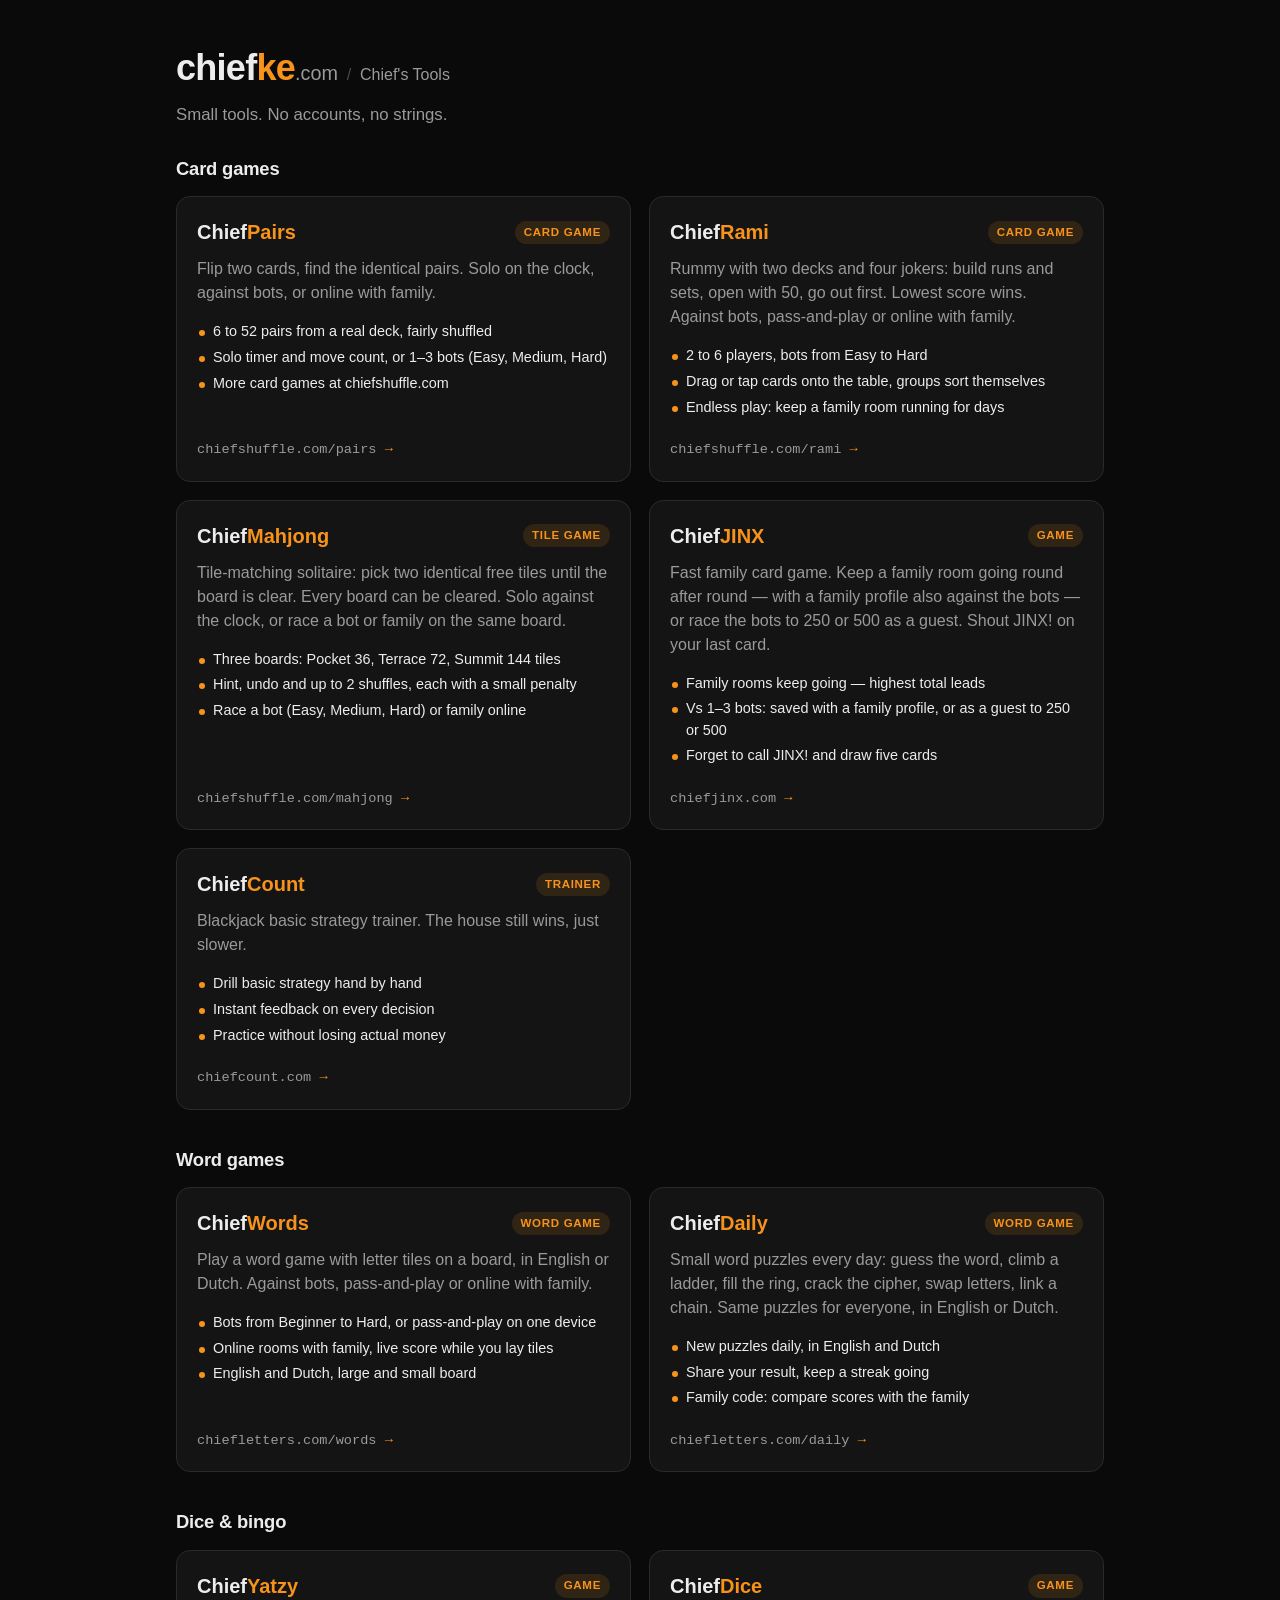
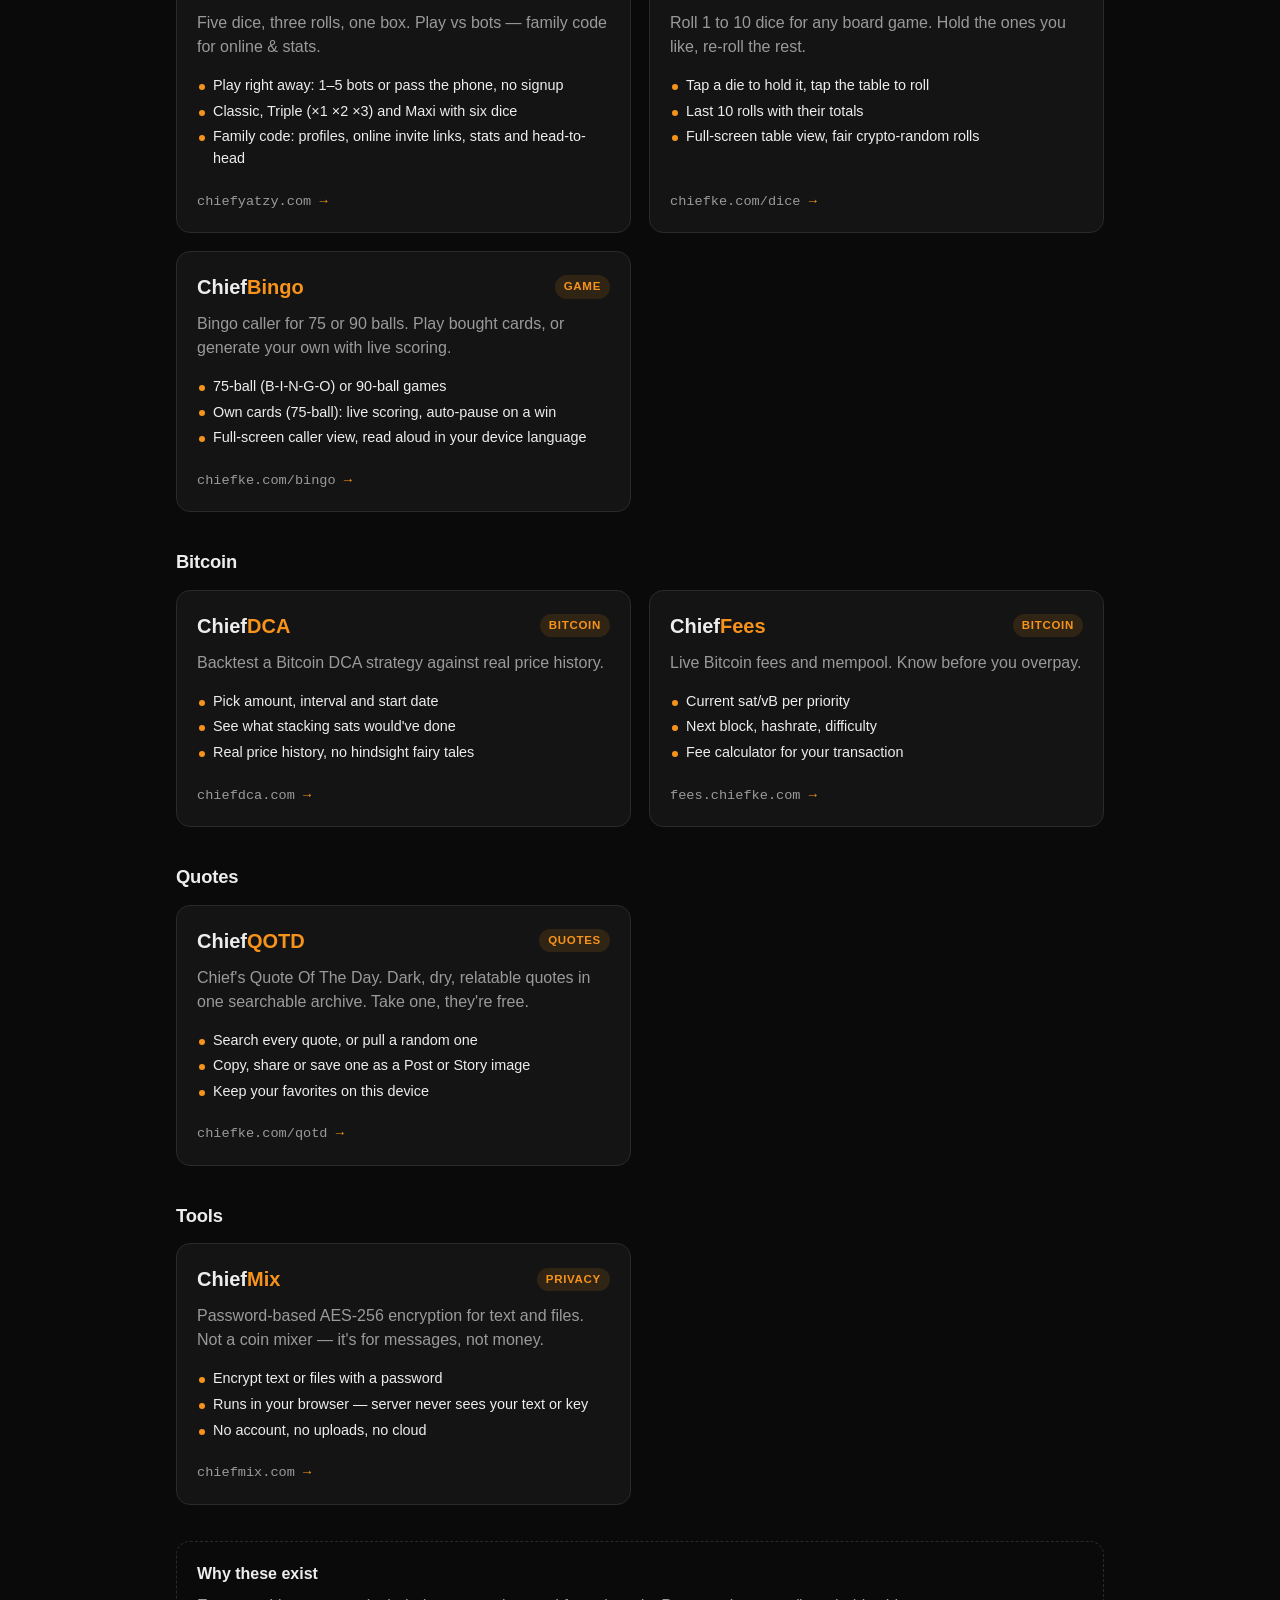
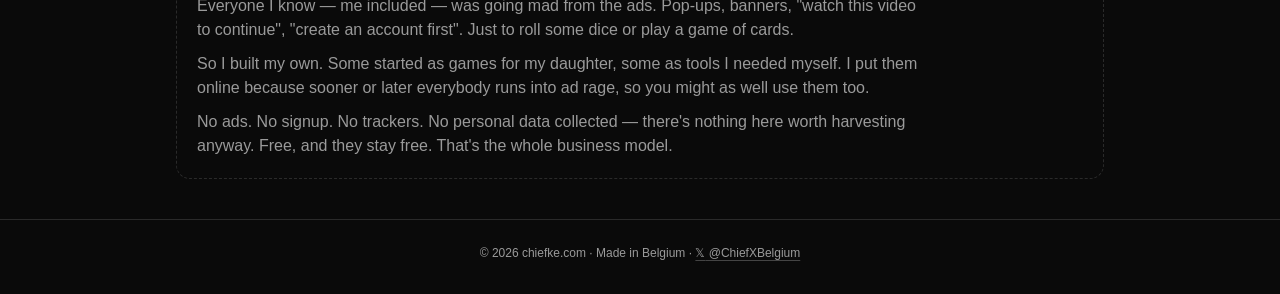
==== index.html @ ca7c3202 "daily r3: categories on all puzzles, one-screen keyboard layout, swap + chain, auto-curation (review" ====
<!DOCTYPE html>
<html lang="en">
<head>
<meta charset="UTF-8">
<meta name="viewport" content="width=device-width, initial-scale=1.0">
<title>chiefke — Chief's Tools</title>
<!-- META:START -->
<meta name="description" content="Small tools, no accounts, no strings: free card games, dice games, word puzzles and Bitcoin tools by @ChiefXBelgium.">
<meta property="og:description" content="Small tools, no accounts, no strings: free card games, dice games, word puzzles and Bitcoin tools by @ChiefXBelgium.">
<meta name="twitter:description" content="Small tools, no accounts, no strings: free card games, dice games, word puzzles and Bitcoin tools by @ChiefXBelgium.">
<!-- META:END -->
<link rel="canonical" href="https://chiefke.com/">
<meta property="og:type" content="website">
<meta property="og:url" content="https://chiefke.com/">
<meta property="og:title" content="chiefke — Chief's Tools">
<meta property="og:image" content="https://chiefke.com/assets/og/chiefke.png">
<meta property="og:image:width" content="1200">
<meta property="og:image:height" content="630">
<meta name="twitter:card" content="summary_large_image">
<meta name="twitter:image" content="https://chiefke.com/assets/og/chiefke.png">
<meta name="twitter:site" content="@ChiefXBelgium">
<meta name="theme-color" content="#0a0a0a">
<meta name="color-scheme" content="dark">
<link rel="icon" href="favicon.ico" sizes="16x16 32x32 48x48">
<link rel="icon" href="favicon.svg" type="image/svg+xml">
<link rel="icon" type="image/png" sizes="32x32" href="favicon-32.png">
<link rel="icon" type="image/png" sizes="192x192" href="icon-192.png">
<link rel="apple-touch-icon" href="apple-touch-icon.png">
<!-- JSONLD:START -->
<script type="application/ld+json">
{
  "@context": "https://schema.org",
  "@type": "ItemList",
  "name": "Chief's Tools",
  "url": "https://chiefke.com/",
  "itemListElement": [
    {
      "@type": "ListItem",
      "position": 1,
      "item": {
        "@type": "SoftwareApplication",
        "name": "ChiefPairs",
        "url": "https://www.chiefshuffle.com/pairs/",
        "description": "Flip two cards, find the identical pairs. Solo on the clock, against bots, or online with family.",
        "applicationCategory": "GameApplication",
        "operatingSystem": "Web",
        "offers": {
          "@type": "Offer",
          "price": "0",
          "priceCurrency": "EUR"
        }
      }
    },
    {
      "@type": "ListItem",
      "position": 2,
      "item": {
        "@type": "SoftwareApplication",
        "name": "ChiefRami",
        "url": "https://www.chiefshuffle.com/rami/",
        "description": "Rummy with two decks and four jokers: build runs and sets, open with 50, go out first. Lowest score wins. Against bots, pass-and-play or online with family.",
        "applicationCategory": "GameApplication",
        "operatingSystem": "Web",
        "offers": {
          "@type": "Offer",
          "price": "0",
          "priceCurrency": "EUR"
        }
      }
    },
    {
      "@type": "ListItem",
      "position": 3,
      "item": {
        "@type": "SoftwareApplication",
        "name": "ChiefMahjong",
        "url": "https://www.chiefshuffle.com/mahjong/",
        "description": "Tile-matching solitaire: pick two identical free tiles until the board is clear. Every board can be cleared. Solo against the clock, or race a bot or family on the same board.",
        "applicationCategory": "GameApplication",
        "operatingSystem": "Web",
        "offers": {
          "@type": "Offer",
          "price": "0",
          "priceCurrency": "EUR"
        }
      }
    },
    {
      "@type": "ListItem",
      "position": 4,
      "item": {
        "@type": "SoftwareApplication",
        "name": "ChiefJINX",
        "url": "https://www.chiefjinx.com",
        "description": "Fast family card game. Keep a family room going round after round — with a family profile also against the bots — or race the bots to 250 or 500 as a guest. Shout JINX! on your last card.",
        "applicationCategory": "GameApplication",
        "operatingSystem": "Web",
        "offers": {
          "@type": "Offer",
          "price": "0",
          "priceCurrency": "EUR"
        }
      }
    },
    {
      "@type": "ListItem",
      "position": 5,
      "item": {
        "@type": "SoftwareApplication",
        "name": "ChiefCount",
        "url": "https://chiefcount.com",
        "description": "Blackjack basic strategy trainer. The house still wins, just slower.",
        "applicationCategory": "GameApplication",
        "operatingSystem": "Web",
        "offers": {
          "@type": "Offer",
          "price": "0",
          "priceCurrency": "EUR"
        }
      }
    },
    {
      "@type": "ListItem",
      "position": 6,
      "item": {
        "@type": "SoftwareApplication",
        "name": "ChiefWords",
        "url": "https://www.chiefletters.com/words/",
        "description": "Play a word game with letter tiles on a board, in English or Dutch. Against bots, pass-and-play or online with family.",
        "applicationCategory": "GameApplication",
        "operatingSystem": "Web",
        "offers": {
          "@type": "Offer",
          "price": "0",
          "priceCurrency": "EUR"
        }
      }
    },
    {
      "@type": "ListItem",
      "position": 7,
      "item": {
        "@type": "SoftwareApplication",
        "name": "ChiefDaily",
        "url": "https://www.chiefletters.com/daily/",
        "description": "Small word puzzles every day: guess the word, climb a ladder, fill the ring, crack the cipher, swap letters, link a chain. Same puzzles for everyone, in English or Dutch.",
        "applicationCategory": "GameApplication",
        "operatingSystem": "Web",
        "offers": {
          "@type": "Offer",
          "price": "0",
          "priceCurrency": "EUR"
        }
      }
    },
    {
      "@type": "ListItem",
      "position": 8,
      "item": {
        "@type": "SoftwareApplication",
        "name": "ChiefYatzy",
        "url": "https://www.chiefyatzy.com",
        "description": "Five dice, three rolls, one box. Play vs bots — family code for online & stats.",
        "applicationCategory": "GameApplication",
        "operatingSystem": "Web",
        "offers": {
          "@type": "Offer",
          "price": "0",
          "priceCurrency": "EUR"
        }
      }
    },
    {
      "@type": "ListItem",
      "position": 9,
      "item": {
        "@type": "SoftwareApplication",
        "name": "ChiefDice",
        "url": "https://chiefke.com/dice/",
        "description": "Roll 1 to 10 dice for any board game. Hold the ones you like, re-roll the rest.",
        "applicationCategory": "GameApplication",
        "operatingSystem": "Web",
        "offers": {
          "@type": "Offer",
          "price": "0",
          "priceCurrency": "EUR"
        }
      }
    },
    {
      "@type": "ListItem",
      "position": 10,
      "item": {
        "@type": "SoftwareApplication",
        "name": "ChiefBingo",
        "url": "https://chiefke.com/bingo/",
        "description": "Bingo caller for 75 or 90 balls. Play bought cards, or generate your own with live scoring.",
        "applicationCategory": "GameApplication",
        "operatingSystem": "Web",
        "offers": {
          "@type": "Offer",
          "price": "0",
          "priceCurrency": "EUR"
        }
      }
    },
    {
      "@type": "ListItem",
      "position": 11,
      "item": {
        "@type": "SoftwareApplication",
        "name": "ChiefDCA",
        "url": "https://chiefdca.com",
        "description": "Backtest a Bitcoin DCA strategy against real price history.",
        "applicationCategory": "FinanceApplication",
        "operatingSystem": "Web",
        "offers": {
          "@type": "Offer",
          "price": "0",
          "priceCurrency": "EUR"
        }
      }
    },
    {
      "@type": "ListItem",
      "position": 12,
      "item": {
        "@type": "SoftwareApplication",
        "name": "ChiefFees",
        "url": "https://fees.chiefke.com",
        "description": "Live Bitcoin fees and mempool. Know before you overpay.",
        "applicationCategory": "FinanceApplication",
        "operatingSystem": "Web",
        "offers": {
          "@type": "Offer",
          "price": "0",
          "priceCurrency": "EUR"
        }
      }
    },
    {
      "@type": "ListItem",
      "position": 13,
      "item": {
        "@type": "SoftwareApplication",
        "name": "ChiefQOTD",
        "url": "https://chiefke.com/qotd/",
        "description": "Chief's Quote Of The Day. Dark, dry, relatable quotes in one searchable archive. Take one, they're free.",
        "applicationCategory": "EntertainmentApplication",
        "operatingSystem": "Web",
        "offers": {
          "@type": "Offer",
          "price": "0",
          "priceCurrency": "EUR"
        }
      }
    },
    {
      "@type": "ListItem",
      "position": 14,
      "item": {
        "@type": "SoftwareApplication",
        "name": "ChiefMix",
        "url": "https://chiefmix.com",
        "description": "Password-based AES-256 encryption for text and files. Not a coin mixer — it's for messages, not money.",
        "applicationCategory": "SecurityApplication",
        "operatingSystem": "Web",
        "offers": {
          "@type": "Offer",
          "price": "0",
          "priceCurrency": "EUR"
        }
      }
    }
  ]
}
</script>
<!-- JSONLD:END -->
<link rel="stylesheet" href="assets/brand/chief-tokens.css">
<link rel="stylesheet" href="assets/brand/chief-footer.css">
<style>
  /* aliassen naar de huisstijl-tokens (assets/brand/chief-tokens.css, via chief-brand-sync — niet met de hand bewerken) */
  :root {
    --bg: var(--chief-bg);
    --surface: var(--chief-surface);
    --surface-2: var(--chief-surface-2);
    --border: var(--chief-border);
    --text: var(--chief-text);
    --muted: var(--chief-muted);
    --accent: var(--chief-accent);
    --accent-dim: var(--chief-accent-dim);
    --radius: var(--chief-radius);
  }
  *, *::before, *::after { box-sizing: border-box; }
  html { -webkit-text-size-adjust: 100%; }
  body {
    margin: 0;
    background: var(--bg);
    color: var(--text);
    font: 16px/1.5 var(--chief-font-body);
    min-height: 100vh;
    display: flex;
    flex-direction: column;
  }
  a { color: inherit; }
  .wrap { width: 100%; max-width: 960px; margin: 0 auto; padding-left: 16px; padding-right: 16px; }

  header { padding: 48px 0 28px; }
  .brand { display: flex; flex-wrap: wrap; align-items: baseline; column-gap: .55rem; row-gap: 2px; }
  h1 { margin: 0; font-size: 1.75rem; font-weight: 700; letter-spacing: -0.02em; line-height: 1.1; }
  h1 .ke { color: var(--accent); }
  h1 .tld { color: var(--muted); font-size: .55em; font-weight: 500; letter-spacing: 0; }
  .subtitle { margin: 0; display: inline-flex; align-items: baseline; gap: .55rem; font-size: 1rem; font-weight: 400; color: var(--muted); }
  .subtitle::before { content: "/"; color: #4a4a4a; }
  @media (min-width: 640px) { h1 { font-size: 2.25rem; } }
  @media (max-width: 419px) { .subtitle { flex-basis: 100%; } .subtitle::before { display: none; } }
  .tagline { margin: 14px 0 0; color: var(--muted); font-size: 1.05rem; max-width: 42rem; }

  main { flex: 1; padding-bottom: 40px; }
  .apps-section + .apps-section { margin-top: 36px; }
  .section-title { margin: 0 0 14px; font-size: 1.15rem; font-weight: 700; letter-spacing: -0.01em; color: var(--text); }
  .grid { display: grid; grid-template-columns: 1fr; gap: 14px; list-style: none; margin: 0; padding: 0; }
  @media (min-width: 640px) { .grid { grid-template-columns: repeat(2, 1fr); gap: 18px; } }

  .card {
    display: flex; flex-direction: column; height: 100%;
    padding: 20px;
    background: var(--surface);
    border: 1px solid var(--border);
    border-radius: var(--radius);
    text-decoration: none;
    transition: border-color .15s ease, background .15s ease, transform .15s ease;
  }
  .card:hover, .card:focus-visible { border-color: var(--accent); background: var(--surface-2); transform: translateY(-2px); }
  .card:focus-visible { outline: 2px solid var(--accent); outline-offset: 2px; }
  .card-top { display: flex; align-items: center; justify-content: space-between; gap: 10px; }
  .card h3 { margin: 0; font-size: 1.25rem; }
  .name-accent { color: var(--chief-accent); }
  .tag {
    flex: none;
    font-size: .72rem; font-weight: 600; letter-spacing: .06em; text-transform: uppercase;
    color: var(--accent); background: var(--accent-dim);
    padding: 3px 9px; border-radius: 999px;
  }
  .card p { margin: 10px 0 12px; color: var(--muted); }
  .points { list-style: none; margin: 0 0 18px; padding: 0; font-size: .9rem; color: var(--text); }
  .points li { position: relative; padding-left: 16px; margin: 4px 0; }
  .points li::before { content: ""; position: absolute; left: 2px; top: .62em; width: 6px; height: 6px; border-radius: 50%; background: var(--accent); }
  .host { margin-top: auto; font-size: .85rem; color: var(--muted); font-family: ui-monospace, SFMono-Regular, Menlo, monospace; word-break: break-all; }
  .host::after { content: " →"; color: var(--accent); }

  .why { margin-top: 36px; padding: 20px; border: 1px dashed var(--border); border-radius: var(--radius); color: var(--muted); }
  .why h2 { margin: 0 0 8px; font-size: 1rem; color: var(--text); }
  .why p { margin: 0; max-width: 46em; }
  .why p + p { margin-top: 10px; }

  @media (prefers-reduced-motion: reduce) { .card { transition: none; } .card:hover { transform: none; } }
</style>
</head>
<body>

<header class="wrap">
  <div class="brand">
    <h1>chief<span class="ke">ke</span><span class="tld">.com</span></h1>
    <p class="subtitle">Chief's Tools</p>
  </div>
  <p class="tagline">Small tools. No accounts, no strings.</p>
</header>

<main class="wrap">
  <div id="apps">
    <!-- APPS:START -->
    <section class="apps-section" id="cards" aria-labelledby="cards-title">
      <h2 class="section-title" id="cards-title">Card games</h2>
      <ul class="grid">
        <li>
          <a class="card" href="https://www.chiefshuffle.com/pairs/" rel="noopener">
            <div class="card-top"><h3>Chief<span class="name-accent">Pairs</span></h3><span class="tag">Card game</span></div>
            <p>Flip two cards, find the identical pairs. Solo on the clock, against bots, or online with family.</p>
            <ul class="points"><li>6 to 52 pairs from a real deck, fairly shuffled</li><li>Solo timer and move count, or 1–3 bots (Easy, Medium, Hard)</li><li>More card games at chiefshuffle.com</li></ul>
            <span class="host">chiefshuffle.com/pairs</span>
          </a>
        </li>
        <li>
          <a class="card" href="https://www.chiefshuffle.com/rami/" rel="noopener">
            <div class="card-top"><h3>Chief<span class="name-accent">Rami</span></h3><span class="tag">Card game</span></div>
            <p>Rummy with two decks and four jokers: build runs and sets, open with 50, go out first. Lowest score wins. Against bots, pass-and-play or online with family.</p>
            <ul class="points"><li>2 to 6 players, bots from Easy to Hard</li><li>Drag or tap cards onto the table, groups sort themselves</li><li>Endless play: keep a family room running for days</li></ul>
            <span class="host">chiefshuffle.com/rami</span>
          </a>
        </li>
        <li>
          <a class="card" href="https://www.chiefshuffle.com/mahjong/" rel="noopener">
            <div class="card-top"><h3>Chief<span class="name-accent">Mahjong</span></h3><span class="tag">Tile game</span></div>
            <p>Tile-matching solitaire: pick two identical free tiles until the board is clear. Every board can be cleared. Solo against the clock, or race a bot or family on the same board.</p>
            <ul class="points"><li>Three boards: Pocket 36, Terrace 72, Summit 144 tiles</li><li>Hint, undo and up to 2 shuffles, each with a small penalty</li><li>Race a bot (Easy, Medium, Hard) or family online</li></ul>
            <span class="host">chiefshuffle.com/mahjong</span>
          </a>
        </li>
        <li>
          <a class="card" href="https://www.chiefjinx.com" rel="noopener">
            <div class="card-top"><h3>Chief<span class="name-accent">JINX</span></h3><span class="tag">Game</span></div>
            <p>Fast family card game. Keep a family room going round after round — with a family profile also against the bots — or race the bots to 250 or 500 as a guest. Shout JINX! on your last card.</p>
            <ul class="points"><li>Family rooms keep going — highest total leads</li><li>Vs 1–3 bots: saved with a family profile, or as a guest to 250 or 500</li><li>Forget to call JINX! and draw five cards</li></ul>
            <span class="host">chiefjinx.com</span>
          </a>
        </li>
        <li>
          <a class="card" href="https://chiefcount.com" rel="noopener">
            <div class="card-top"><h3>Chief<span class="name-accent">Count</span></h3><span class="tag">Trainer</span></div>
            <p>Blackjack basic strategy trainer. The house still wins, just slower.</p>
            <ul class="points"><li>Drill basic strategy hand by hand</li><li>Instant feedback on every decision</li><li>Practice without losing actual money</li></ul>
            <span class="host">chiefcount.com</span>
          </a>
        </li>
      </ul>
    </section>
    <section class="apps-section" id="words" aria-labelledby="words-title">
      <h2 class="section-title" id="words-title">Word games</h2>
      <ul class="grid">
        <li>
          <a class="card" href="https://www.chiefletters.com/words/" rel="noopener">
            <div class="card-top"><h3>Chief<span class="name-accent">Words</span></h3><span class="tag">Word game</span></div>
            <p>Play a word game with letter tiles on a board, in English or Dutch. Against bots, pass-and-play or online with family.</p>
            <ul class="points"><li>Bots from Beginner to Hard, or pass-and-play on one device</li><li>Online rooms with family, live score while you lay tiles</li><li>English and Dutch, large and small board</li></ul>
            <span class="host">chiefletters.com/words</span>
          </a>
        </li>
        <li>
          <a class="card" href="https://www.chiefletters.com/daily/" rel="noopener">
            <div class="card-top"><h3>Chief<span class="name-accent">Daily</span></h3><span class="tag">Word game</span></div>
            <p>Small word puzzles every day: guess the word, climb a ladder, fill the ring, crack the cipher, swap letters, link a chain. Same puzzles for everyone, in English or Dutch.</p>
            <ul class="points"><li>New puzzles daily, in English and Dutch</li><li>Share your result, keep a streak going</li><li>Family code: compare scores with the family</li></ul>
            <span class="host">chiefletters.com/daily</span>
          </a>
        </li>
      </ul>
    </section>
    <section class="apps-section" id="dice" aria-labelledby="dice-title">
      <h2 class="section-title" id="dice-title">Dice &amp; bingo</h2>
      <ul class="grid">
        <li>
          <a class="card" href="https://www.chiefyatzy.com" rel="noopener">
            <div class="card-top"><h3>Chief<span class="name-accent">Yatzy</span></h3><span class="tag">Game</span></div>
            <p>Five dice, three rolls, one box. Play vs bots — family code for online &amp; stats.</p>
            <ul class="points"><li>Play right away: 1–5 bots or pass the phone, no signup</li><li>Classic, Triple (×1 ×2 ×3) and Maxi with six dice</li><li>Family code: profiles, online invite links, stats and head-to-head</li></ul>
            <span class="host">chiefyatzy.com</span>
          </a>
        </li>
        <li>
          <a class="card" href="https://chiefke.com/dice/" rel="noopener">
            <div class="card-top"><h3>Chief<span class="name-accent">Dice</span></h3><span class="tag">Game</span></div>
            <p>Roll 1 to 10 dice for any board game. Hold the ones you like, re-roll the rest.</p>
            <ul class="points"><li>Tap a die to hold it, tap the table to roll</li><li>Last 10 rolls with their totals</li><li>Full-screen table view, fair crypto-random rolls</li></ul>
            <span class="host">chiefke.com/dice</span>
          </a>
        </li>
        <li>
          <a class="card" href="https://chiefke.com/bingo/" rel="noopener">
            <div class="card-top"><h3>Chief<span class="name-accent">Bingo</span></h3><span class="tag">Game</span></div>
            <p>Bingo caller for 75 or 90 balls. Play bought cards, or generate your own with live scoring.</p>
            <ul class="points"><li>75-ball (B-I-N-G-O) or 90-ball games</li><li>Own cards (75-ball): live scoring, auto-pause on a win</li><li>Full-screen caller view, read aloud in your device language</li></ul>
            <span class="host">chiefke.com/bingo</span>
          </a>
        </li>
      </ul>
    </section>
    <section class="apps-section" id="bitcoin" aria-labelledby="bitcoin-title">
      <h2 class="section-title" id="bitcoin-title">Bitcoin</h2>
      <ul class="grid">
        <li>
          <a class="card" href="https://chiefdca.com" rel="noopener">
            <div class="card-top"><h3>Chief<span class="name-accent">DCA</span></h3><span class="tag">Bitcoin</span></div>
            <p>Backtest a Bitcoin DCA strategy against real price history.</p>
            <ul class="points"><li>Pick amount, interval and start date</li><li>See what stacking sats would've done</li><li>Real price history, no hindsight fairy tales</li></ul>
            <span class="host">chiefdca.com</span>
          </a>
        </li>
        <li>
          <a class="card" href="https://fees.chiefke.com" rel="noopener">
            <div class="card-top"><h3>Chief<span class="name-accent">Fees</span></h3><span class="tag">Bitcoin</span></div>
            <p>Live Bitcoin fees and mempool. Know before you overpay.</p>
            <ul class="points"><li>Current sat/vB per priority</li><li>Next block, hashrate, difficulty</li><li>Fee calculator for your transaction</li></ul>
            <span class="host">fees.chiefke.com</span>
          </a>
        </li>
      </ul>
    </section>
    <section class="apps-section" id="quotes" aria-labelledby="quotes-title">
      <h2 class="section-title" id="quotes-title">Quotes</h2>
      <ul class="grid">
        <li>
          <a class="card" href="https://chiefke.com/qotd/" rel="noopener">
            <div class="card-top"><h3>Chief<span class="name-accent">QOTD</span></h3><span class="tag">Quotes</span></div>
            <p>Chief's Quote Of The Day. Dark, dry, relatable quotes in one searchable archive. Take one, they're free.</p>
            <ul class="points"><li>Search every quote, or pull a random one</li><li>Copy, share or save one as a Post or Story image</li><li>Keep your favorites on this device</li></ul>
            <span class="host">chiefke.com/qotd</span>
          </a>
        </li>
      </ul>
    </section>
    <section class="apps-section" id="tools" aria-labelledby="tools-title">
      <h2 class="section-title" id="tools-title">Tools</h2>
      <ul class="grid">
        <li>
          <a class="card" href="https://chiefmix.com" rel="noopener">
            <div class="card-top"><h3>Chief<span class="name-accent">Mix</span></h3><span class="tag">Privacy</span></div>
            <p>Password-based AES-256 encryption for text and files. Not a coin mixer — it's for messages, not money.</p>
            <ul class="points"><li>Encrypt text or files with a password</li><li>Runs in your browser — server never sees your text or key</li><li>No account, no uploads, no cloud</li></ul>
            <span class="host">chiefmix.com</span>
          </a>
        </li>
      </ul>
    </section>
    <!-- APPS:END -->
  </div>
  <section class="why" aria-labelledby="why-title">
    <h2 id="why-title">Why these exist</h2>
    <p>Everyone I know — me included — was going mad from the ads. Pop-ups, banners, "watch this video to continue", "create an account first". Just to roll some dice or play a game of cards.</p>
    <p>So I built my own. Some started as games for my daughter, some as tools I needed myself. I put them online because sooner or later everybody runs into ad rage, so you might as well use them too.</p>
    <p>No ads. No signup. No trackers. No personal data collected — there's nothing here worth harvesting anyway. Free, and they stay free. That's the whole business model.</p>
  </section>
</main>

<!-- CHIEF-FOOTER:START -->
<!-- GENERATED by chief_brand_sync_engine.py — bron chief-assets brand/footer/chief-footer.html sha256:43a71205cc93 cfg:0451abee — NIET MET DE HAND BEWERKEN -->
<footer class="chief-footer">
  <div class="cf-inner">
    <p class="cf-meta"><span class="cf-grp">© 2026 chiefke.com</span><span class="cf-sep" aria-hidden="true"> · </span><span class="cf-grp">Made in Belgium · <a href="https://x.com/ChiefXBelgium" target="_blank" rel="noopener" aria-label="@ChiefXBelgium on X"><span aria-hidden="true">𝕏</span> @ChiefXBelgium</a></span></p>
  </div>
</footer>
<!-- CHIEF-FOOTER:END -->

</body>
</html>
---- assets/brand/chief-tokens.css ----
/* GENERATED by chief_brand_sync_engine.py — bron chief-assets brand/chief-tokens.css sha256:f9ded430da95 — NIET MET DE HAND BEWERKEN */
/* chief-tokens.css — Chief huisstijl, bron van waarheid (chief-assets brand/).
   Eén donker thema voor alle sites, geen light-variant. Sites krijgen een kopie via de sync-engine,
   nooit met de hand bewerken in een site-repo. Merk-specifieke tokens (bv. QOTD --q-*) horen hier niet. */
:root {
  /* kern */
  --chief-bg:           #0a0a0a;
  --chief-surface:      #141414;
  --chief-text:         #ededed;
  --chief-muted:        #9a9a9a;
  --chief-accent:       #f7931a;
  --chief-border:       #2a2a2a;
  --chief-ok:           #2ecc71;
  --chief-err:          #e94e4e;
  --chief-radius:       14px;
  --chief-font-body:    -apple-system, BlinkMacSystemFont, "Segoe UI", Roboto, "Helvetica Neue", Arial, sans-serif;
  --chief-font-mono:    "JetBrains Mono", ui-monospace, SFMono-Regular, Menlo, monospace;
  --chief-font-display: "Bowlby One", "Arial Black", Impact, sans-serif;

  /* aanvullend */
  --chief-surface-2:     #1c1c1c;               /* hover/elevated */
  --chief-border-strong: #444444;               /* hover-border */
  --chief-accent-dim:    rgba(247,147,26,.12);  /* tag/badge-achtergrond */
  --chief-accent-ink:    #0a0a0a;               /* tekst óp accent-fill */
  --chief-ok-dim:        rgba(46,204,113,.12);  /* ok-tint: succes-box-achtergrond */
  --chief-err-dim:       rgba(233,78,78,.12);   /* err-tint: fout-box-achtergrond */
  --chief-backdrop:      rgba(0,0,0,.7);        /* modal-/lightbox-backdrop */
  --chief-die:           #f4f1ea;               /* crème dobbelsteenvlak; ogen --chief-bg (17.55 op die), 1-oog --chief-accent */
  --chief-card-face:     #f4f1ea;               /* cards PoC: crème kaartvlak (= --chief-die); zwarte kleuren ♠♣ = --chief-bg (17.55) */
  --chief-card-red:      #c8102e;               /* cards PoC: rode kleuren ♥♦, 5.22 op card-face */
  --chief-card-green:    #3fb86b;               /* ChiefMahjong-stenen: groen, 6.72 op --chief-surface-2 (steenvlak) */
  --chief-card-blue:     #5a9cf0;               /* ChiefMahjong-stenen: blauw, 6.04 op --chief-surface-2 (steenvlak) */
  --chief-radius-sm:     8px;                   /* inputs/selects */
  --chief-radius-pill:   999px;                 /* knoppen (standaard), tags */
  --chief-space-1: 4px;  --chief-space-2: 8px;  --chief-space-3: 12px; --chief-space-4: 16px;
  --chief-space-5: 20px; --chief-space-6: 24px; --chief-space-7: 32px; --chief-space-8: 48px;

  /* grafieken: reeks 1 = --chief-accent (vlak: --chief-accent-dim) */
  --chief-chart-2:       #4a90d9;               /* reeks 2: 5.92 op bg, 3.34 op wit; blauw ≠ oranje/rood, ook bij protan/deutan */
  --chief-chart-2-dim:   rgba(74,144,217,.08);  /* vlak onder reeks 2 */

  /* print/PDF-export: wit papier (geen UI-thema; schermen blijven donker) */
  --chief-print-paper:   #ffffff;
  --chief-print-ink:     #0a0a0a;               /* 19.80 op paper */
  --chief-print-muted:   #5c5c5c;               /* 6.69 op paper */
  --chief-print-rule:    #dcdcdc;               /* lijnen, gridlines (decoratief) */
  --chief-print-ok:      #1a7f45;               /* 5.04 op paper */
  --chief-print-err:     #c0392b;               /* 5.44 op paper */
}
---- assets/brand/chief-footer.css ----
/* GENERATED by chief_brand_sync_engine.py — bron chief-assets brand/footer/chief-footer.css sha256:cd4853b00954 — NIET MET DE HAND BEWERKEN */
/* chief-footer.css — gedeelde Chief-footer, bron van waarheid (chief-assets brand/footer/).
   Enkel var(--chief-*) uit chief-tokens.css (vóór dit bestand geladen); geen hex, geen externe requests.
   Sites krijgen een kopie via de sync-engine, nooit met de hand bewerken in een site-repo.
   Contrast: --chief-muted op --chief-bg 7.0 : 1, op --chief-surface 6.5 : 1; hover/focus --chief-text 17 : 1.
   Verborgen in full-screen (:fullscreen) en in print. */
.chief-footer {
  position: relative; z-index: 0;   /* boven fixed decor met z-index 0 (bv. een achtergrondgrid) */
  box-sizing: border-box; width: 100%; flex-shrink: 0;
  margin: 0;
  padding: var(--chief-space-6) var(--chief-space-4) calc(var(--chief-space-7) + env(safe-area-inset-bottom, 0px));
  border-top: 1px solid var(--chief-border);
  background: transparent;
  color: var(--chief-muted);
  font: 400 .8125rem/1.55 var(--chief-font-body);
  letter-spacing: normal; text-transform: none;
  text-align: center;
}
.chief-footer *, .chief-footer *::before, .chief-footer *::after { box-sizing: border-box; }
.chief-footer .cf-inner { max-width: 960px; margin: 0 auto; display: flex; flex-direction: column; align-items: center; gap: var(--chief-space-3); }
.chief-footer p { margin: 0; padding: 0; }
.chief-footer .cf-line { max-width: 44rem; font-size: .75rem; }
.chief-footer .cf-mono { font-family: var(--chief-font-mono); font-size: .95em; }
.chief-footer .cf-links { display: flex; flex-wrap: wrap; justify-content: center; gap: 0 var(--chief-space-4); }
.chief-footer .cf-links a { display: inline-block; padding: var(--chief-space-1); font-size: .875rem; text-decoration: none; }
.chief-footer .cf-meta { font-size: .75rem; }
.chief-footer .cf-grp { white-space: nowrap; }
.chief-footer a { color: var(--chief-muted); border-radius: var(--chief-radius-sm); transition: color .15s ease; }
.chief-footer .cf-line a, .chief-footer .cf-meta a { text-decoration: underline; text-decoration-color: var(--chief-border-strong); text-underline-offset: 3px; }
.chief-footer a:hover { color: var(--chief-text); text-decoration-color: currentColor; }
.chief-footer a:focus-visible { color: var(--chief-text); outline: 2px solid var(--chief-accent); outline-offset: 2px; }
.chief-footer a[aria-current="page"] { color: var(--chief-text); }
@media (max-width: 520px) {
  .chief-footer .cf-grp { display: block; }
  .chief-footer .cf-sep { display: none; }
}
:fullscreen .chief-footer { display: none; }
:-webkit-full-screen .chief-footer { display: none; }
@media print { .chief-footer { display: none; } }
@media (prefers-reduced-motion: reduce) { .chief-footer a { transition: none; } }
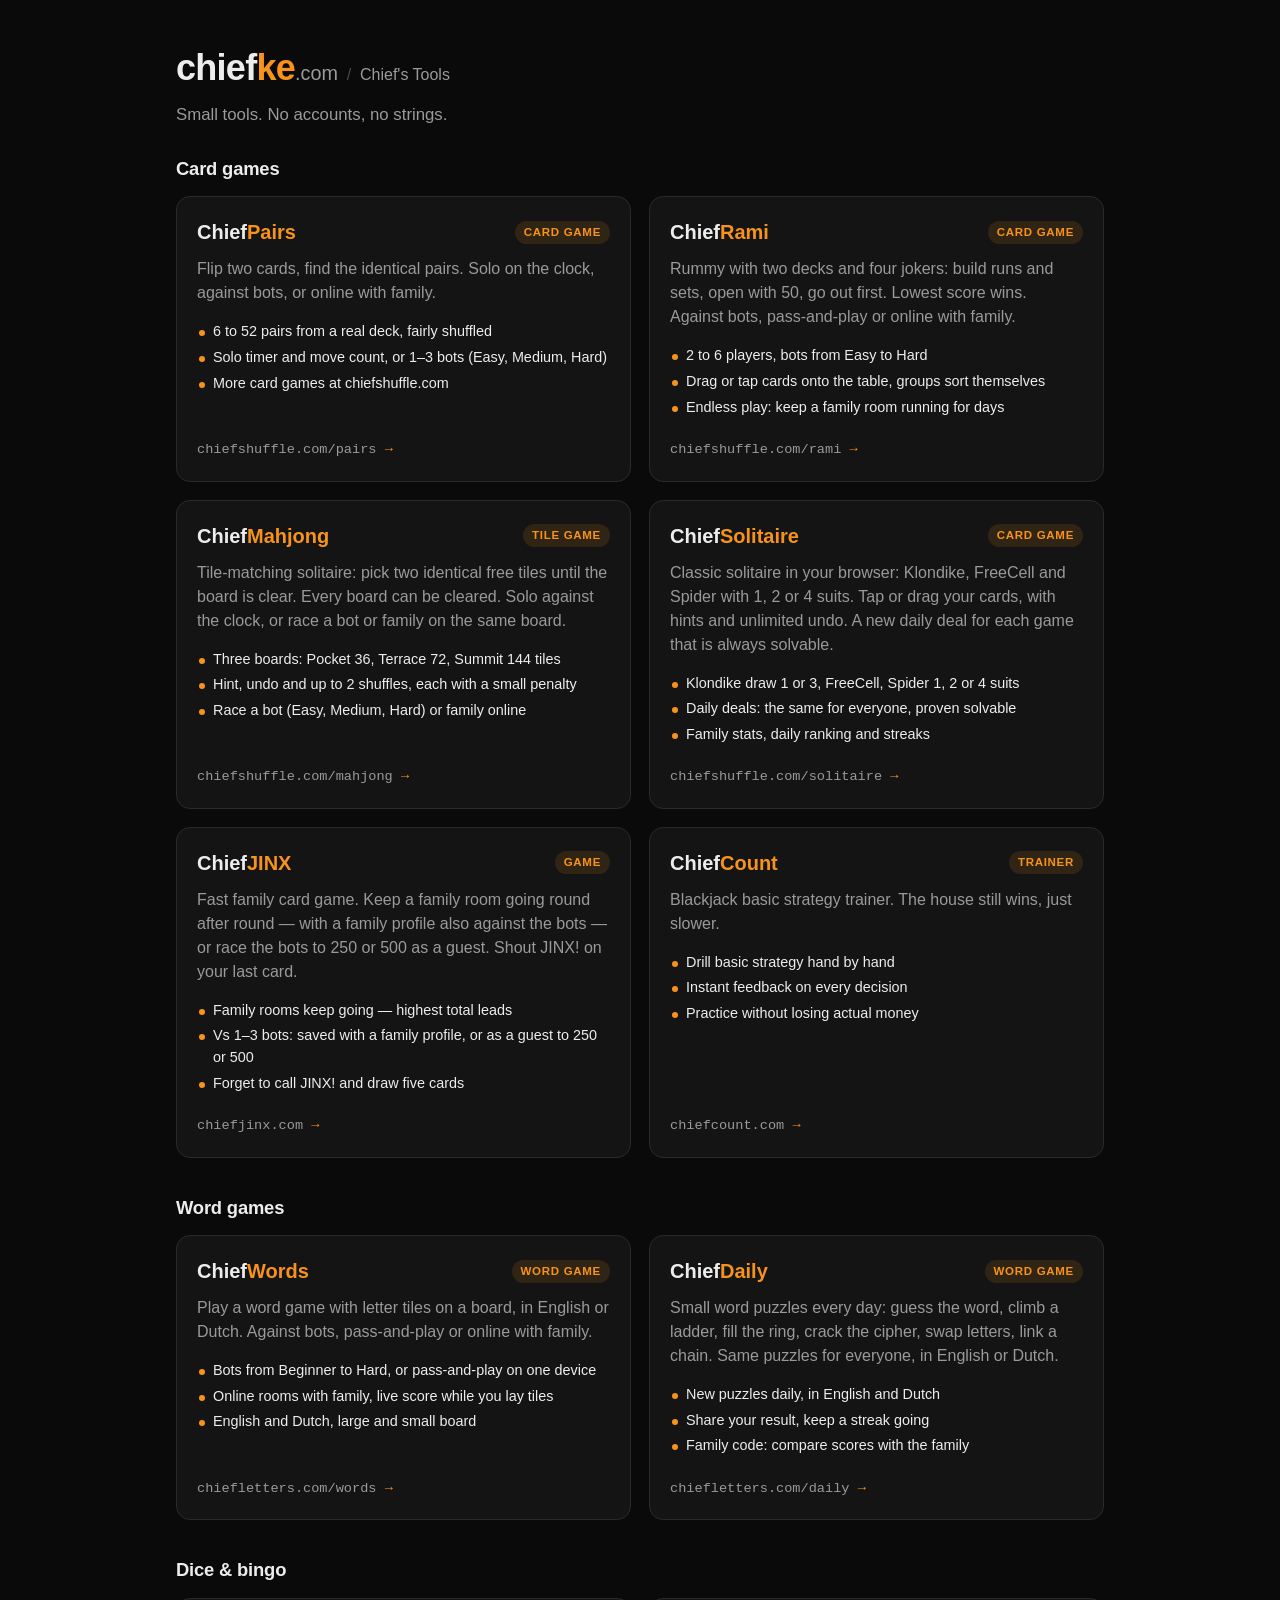
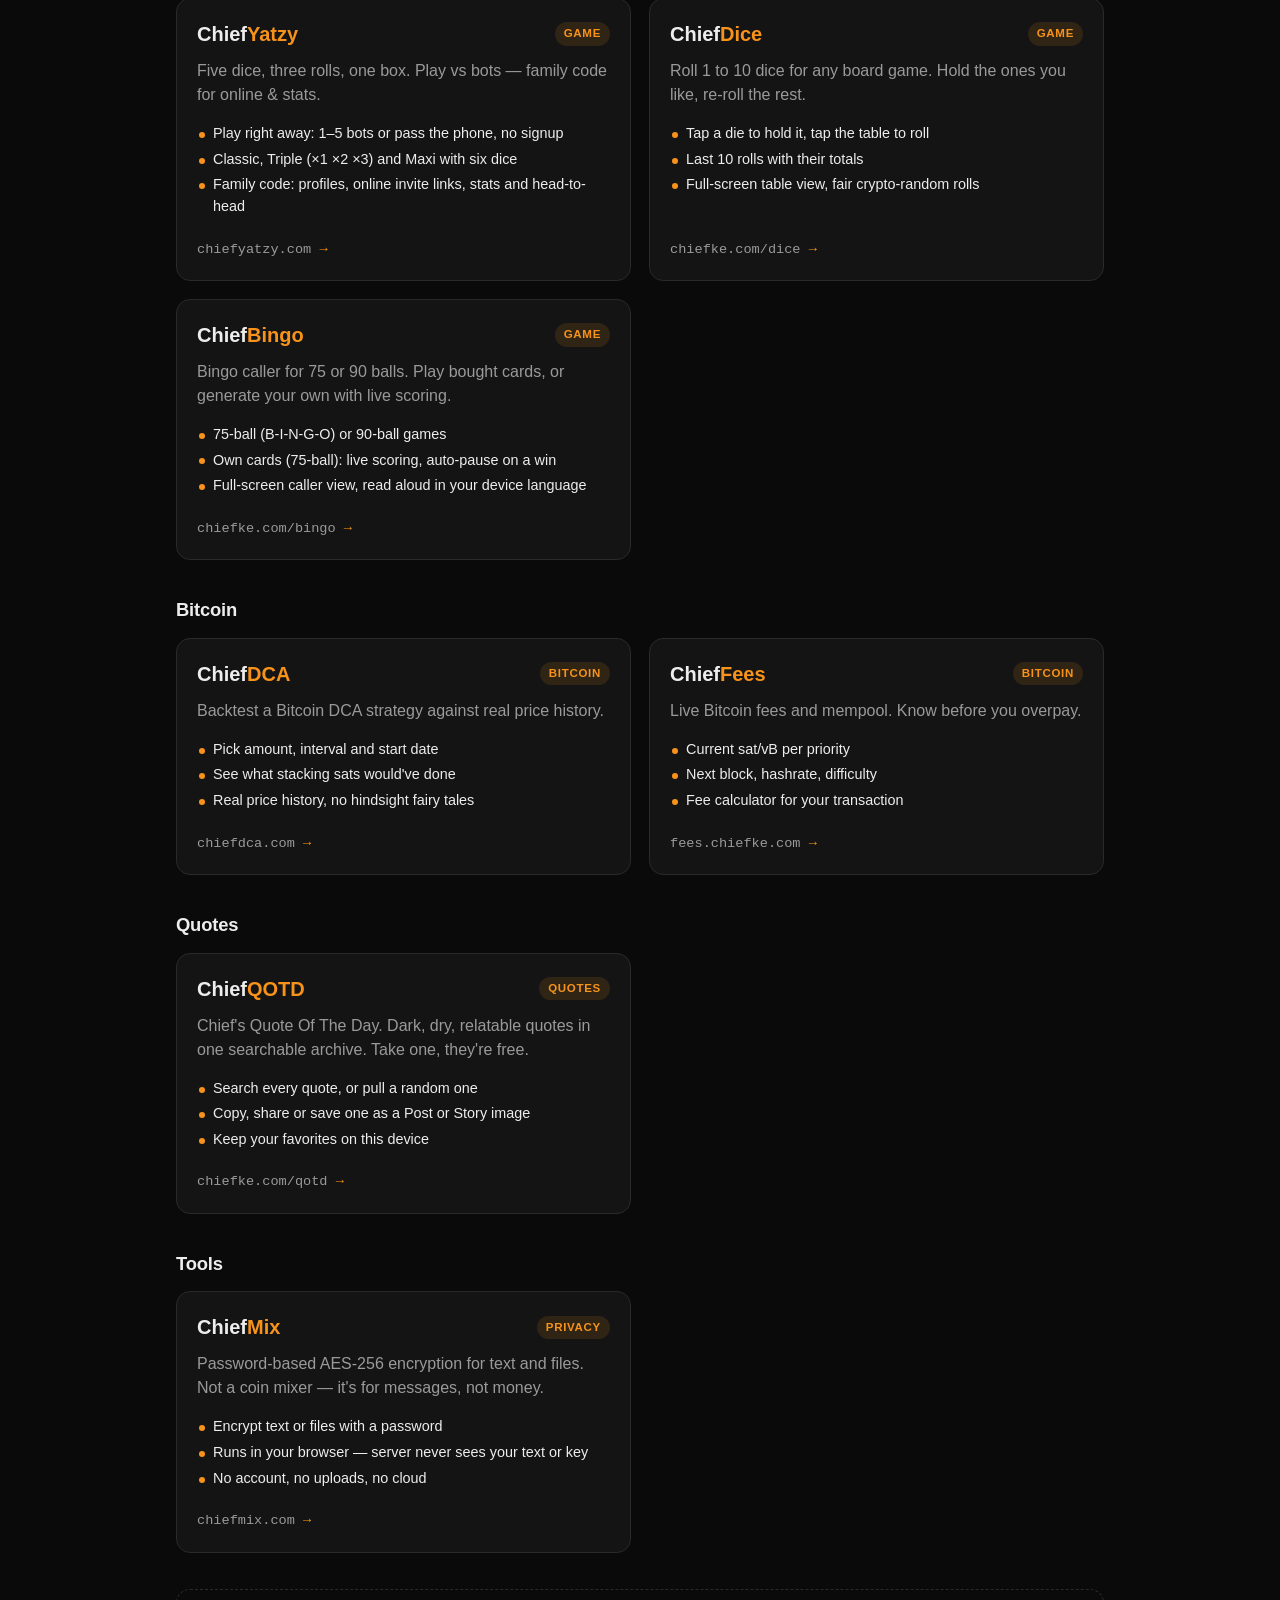
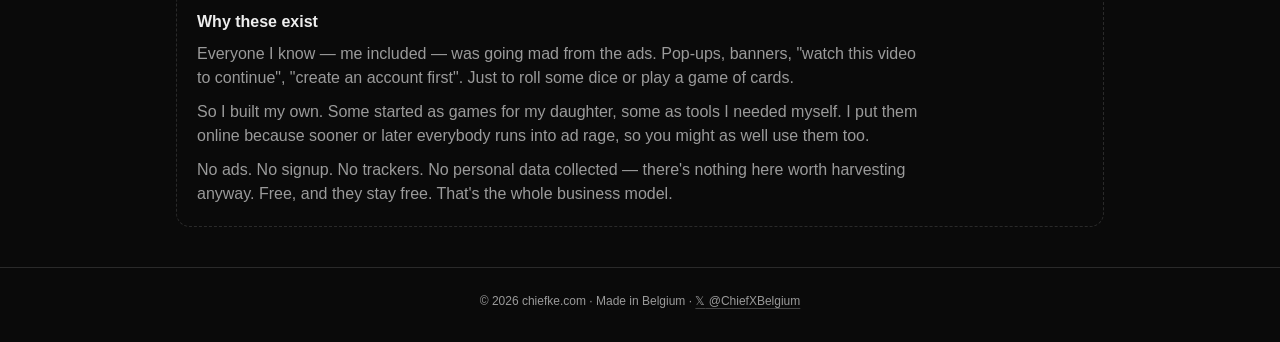
==== commit 66c9ea32: "ChiefSolitaire ronde 2: daily-salt, API, UI, stats, SEO, hubkaart — live op /solitaire/" ====
--- a/index.html
+++ b/index.html
@@ -90,6 +90,23 @@
       "position": 4,
       "item": {
         "@type": "SoftwareApplication",
+        "name": "ChiefSolitaire",
+        "url": "https://www.chiefshuffle.com/solitaire/",
+        "description": "Classic solitaire in your browser: Klondike, FreeCell and Spider with 1, 2 or 4 suits. Tap or drag your cards, with hints and unlimited undo. A new daily deal for each game that is always solvable.",
+        "applicationCategory": "GameApplication",
+        "operatingSystem": "Web",
+        "offers": {
+          "@type": "Offer",
+          "price": "0",
+          "priceCurrency": "EUR"
+        }
+      }
+    },
+    {
+      "@type": "ListItem",
+      "position": 5,
+      "item": {
+        "@type": "SoftwareApplication",
         "name": "ChiefJINX",
         "url": "https://www.chiefjinx.com",
         "description": "Fast family card game. Keep a family room going round after round — with a family profile also against the bots — or race the bots to 250 or 500 as a guest. Shout JINX! on your last card.",
@@ -104,7 +121,7 @@
     },
     {
       "@type": "ListItem",
-      "position": 5,
+      "position": 6,
       "item": {
         "@type": "SoftwareApplication",
         "name": "ChiefCount",
@@ -121,7 +138,7 @@
     },
     {
       "@type": "ListItem",
-      "position": 6,
+      "position": 7,
       "item": {
         "@type": "SoftwareApplication",
         "name": "ChiefWords",
@@ -138,7 +155,7 @@
     },
     {
       "@type": "ListItem",
-      "position": 7,
+      "position": 8,
       "item": {
         "@type": "SoftwareApplication",
         "name": "ChiefDaily",
@@ -155,7 +172,7 @@
     },
     {
       "@type": "ListItem",
-      "position": 8,
+      "position": 9,
       "item": {
         "@type": "SoftwareApplication",
         "name": "ChiefYatzy",
@@ -172,7 +189,7 @@
     },
     {
       "@type": "ListItem",
-      "position": 9,
+      "position": 10,
       "item": {
         "@type": "SoftwareApplication",
         "name": "ChiefDice",
@@ -189,7 +206,7 @@
     },
     {
       "@type": "ListItem",
-      "position": 10,
+      "position": 11,
       "item": {
         "@type": "SoftwareApplication",
         "name": "ChiefBingo",
@@ -206,7 +223,7 @@
     },
     {
       "@type": "ListItem",
-      "position": 11,
+      "position": 12,
       "item": {
         "@type": "SoftwareApplication",
         "name": "ChiefDCA",
@@ -223,7 +240,7 @@
     },
     {
       "@type": "ListItem",
-      "position": 12,
+      "position": 13,
       "item": {
         "@type": "SoftwareApplication",
         "name": "ChiefFees",
@@ -240,7 +257,7 @@
     },
     {
       "@type": "ListItem",
-      "position": 13,
+      "position": 14,
       "item": {
         "@type": "SoftwareApplication",
         "name": "ChiefQOTD",
@@ -257,7 +274,7 @@
     },
     {
       "@type": "ListItem",
-      "position": 14,
+      "position": 15,
       "item": {
         "@type": "SoftwareApplication",
         "name": "ChiefMix",
@@ -398,6 +415,14 @@
           </a>
         </li>
         <li>
+          <a class="card" href="https://www.chiefshuffle.com/solitaire/" rel="noopener">
+            <div class="card-top"><h3>Chief<span class="name-accent">Solitaire</span></h3><span class="tag">Card game</span></div>
+            <p>Classic solitaire in your browser: Klondike, FreeCell and Spider with 1, 2 or 4 suits. Tap or drag your cards, with hints and unlimited undo. A new daily deal for each game that is always solvable.</p>
+            <ul class="points"><li>Klondike draw 1 or 3, FreeCell, Spider 1, 2 or 4 suits</li><li>Daily deals: the same for everyone, proven solvable</li><li>Family stats, daily ranking and streaks</li></ul>
+            <span class="host">chiefshuffle.com/solitaire</span>
+          </a>
+        </li>
+        <li>
           <a class="card" href="https://www.chiefjinx.com" rel="noopener">
             <div class="card-top"><h3>Chief<span class="name-accent">JINX</span></h3><span class="tag">Game</span></div>
             <p>Fast family card game. Keep a family room going round after round — with a family profile also against the bots — or race the bots to 250 or 500 as a guest. Shout JINX! on your last card.</p>
--- a/assets/brand/chief-tokens.css
+++ b/assets/brand/chief-tokens.css
@@ -1,4 +1,4 @@
-/* GENERATED by chief_brand_sync_engine.py — bron chief-assets brand/chief-tokens.css sha256:f9ded430da95 — NIET MET DE HAND BEWERKEN */
+/* GENERATED by chief_brand_sync_engine.py — bron chief-assets brand/chief-tokens.css sha256:4f9b4c3d5825 — NIET MET DE HAND BEWERKEN */
 /* chief-tokens.css — Chief huisstijl, bron van waarheid (chief-assets brand/).
    Eén donker thema voor alle sites, geen light-variant. Sites krijgen een kopie via de sync-engine,
    nooit met de hand bewerken in een site-repo. Merk-specifieke tokens (bv. QOTD --q-*) horen hier niet. */
@@ -15,7 +15,7 @@
   --chief-radius:       14px;
   --chief-font-body:    -apple-system, BlinkMacSystemFont, "Segoe UI", Roboto, "Helvetica Neue", Arial, sans-serif;
   --chief-font-mono:    "JetBrains Mono", ui-monospace, SFMono-Regular, Menlo, monospace;
-  --chief-font-display: "Bowlby One", "Arial Black", Impact, sans-serif;
+  --chief-font-display: var(--chief-font-body);   /* systeemfont sinds 2026-11-24 (geen webfonts); zwaar via --chief-fw-heavy */
 
   /* aanvullend */
   --chief-surface-2:     #1c1c1c;               /* hover/elevated */
@@ -35,6 +35,29 @@
   --chief-space-1: 4px;  --chief-space-2: 8px;  --chief-space-3: 12px; --chief-space-4: 16px;
   --chief-space-5: 20px; --chief-space-6: 24px; --chief-space-7: 32px; --chief-space-8: 48px;
 
+  /* typografie (games UI ronde 2, 2026-11-24): schaal xs…title, rollen verwijzen naar een stap. Geen vaste px/rem in sites */
+  --chief-fs-xs:       .75rem;                       /* 12 px: badges, kleine meta (ondergrens) */
+  --chief-fs-sm:       .85rem;                       /* 13,6 px: labels, meta, seg, kleine knop */
+  --chief-fs-md:       1rem;                         /* 16 px: body, knoppen */
+  --chief-fs-lg:       1.15rem;                      /* 18,4 px: h2, scores, wordmark op smalle schermen */
+  --chief-fs-xl:       1.4rem;                       /* 22,4 px: wordmark, eindtotalen */
+  --chief-fs-title:    clamp(1.5rem, 5.5vw, 2.2rem); /* schermtitel (h1) */
+  --chief-fs-wordmark: var(--chief-fs-xl);
+  --chief-fs-subtitle: var(--chief-fs-lg);
+  --chief-fs-body:     var(--chief-fs-md);
+  --chief-fs-btn:      var(--chief-fs-md);
+  --chief-fs-meta:     var(--chief-fs-sm);
+  --chief-fs-score:    var(--chief-fs-xl);
+  --chief-fw-bold:     700;                          /* knoppen, labels */
+  --chief-fw-heavy:    800;                          /* wordmark, titels, scores, vroegere display-tekst */
+  --chief-lh-tight:    1.15;
+  --chief-lh-body:     1.45;
+
+  /* tap-targets: bedieningsknoppen ≥ --chief-tap (spelstukken uitgezonderd) */
+  --chief-tap:         44px;                         /* min-height/-width van knop, seg, chip, icoonknop */
+  --chief-tap-big:     52px;                         /* .big-knoppen */
+  --chief-tap-visual-sm: 32px;                       /* zichtbare hoogte van de kleine destructieve knop (tikvlak blijft --chief-tap) */
+
   /* grafieken: reeks 1 = --chief-accent (vlak: --chief-accent-dim) */
   --chief-chart-2:       #4a90d9;               /* reeks 2: 5.92 op bg, 3.34 op wit; blauw ≠ oranje/rood, ook bij protan/deutan */
   --chief-chart-2-dim:   rgba(74,144,217,.08);  /* vlak onder reeks 2 */
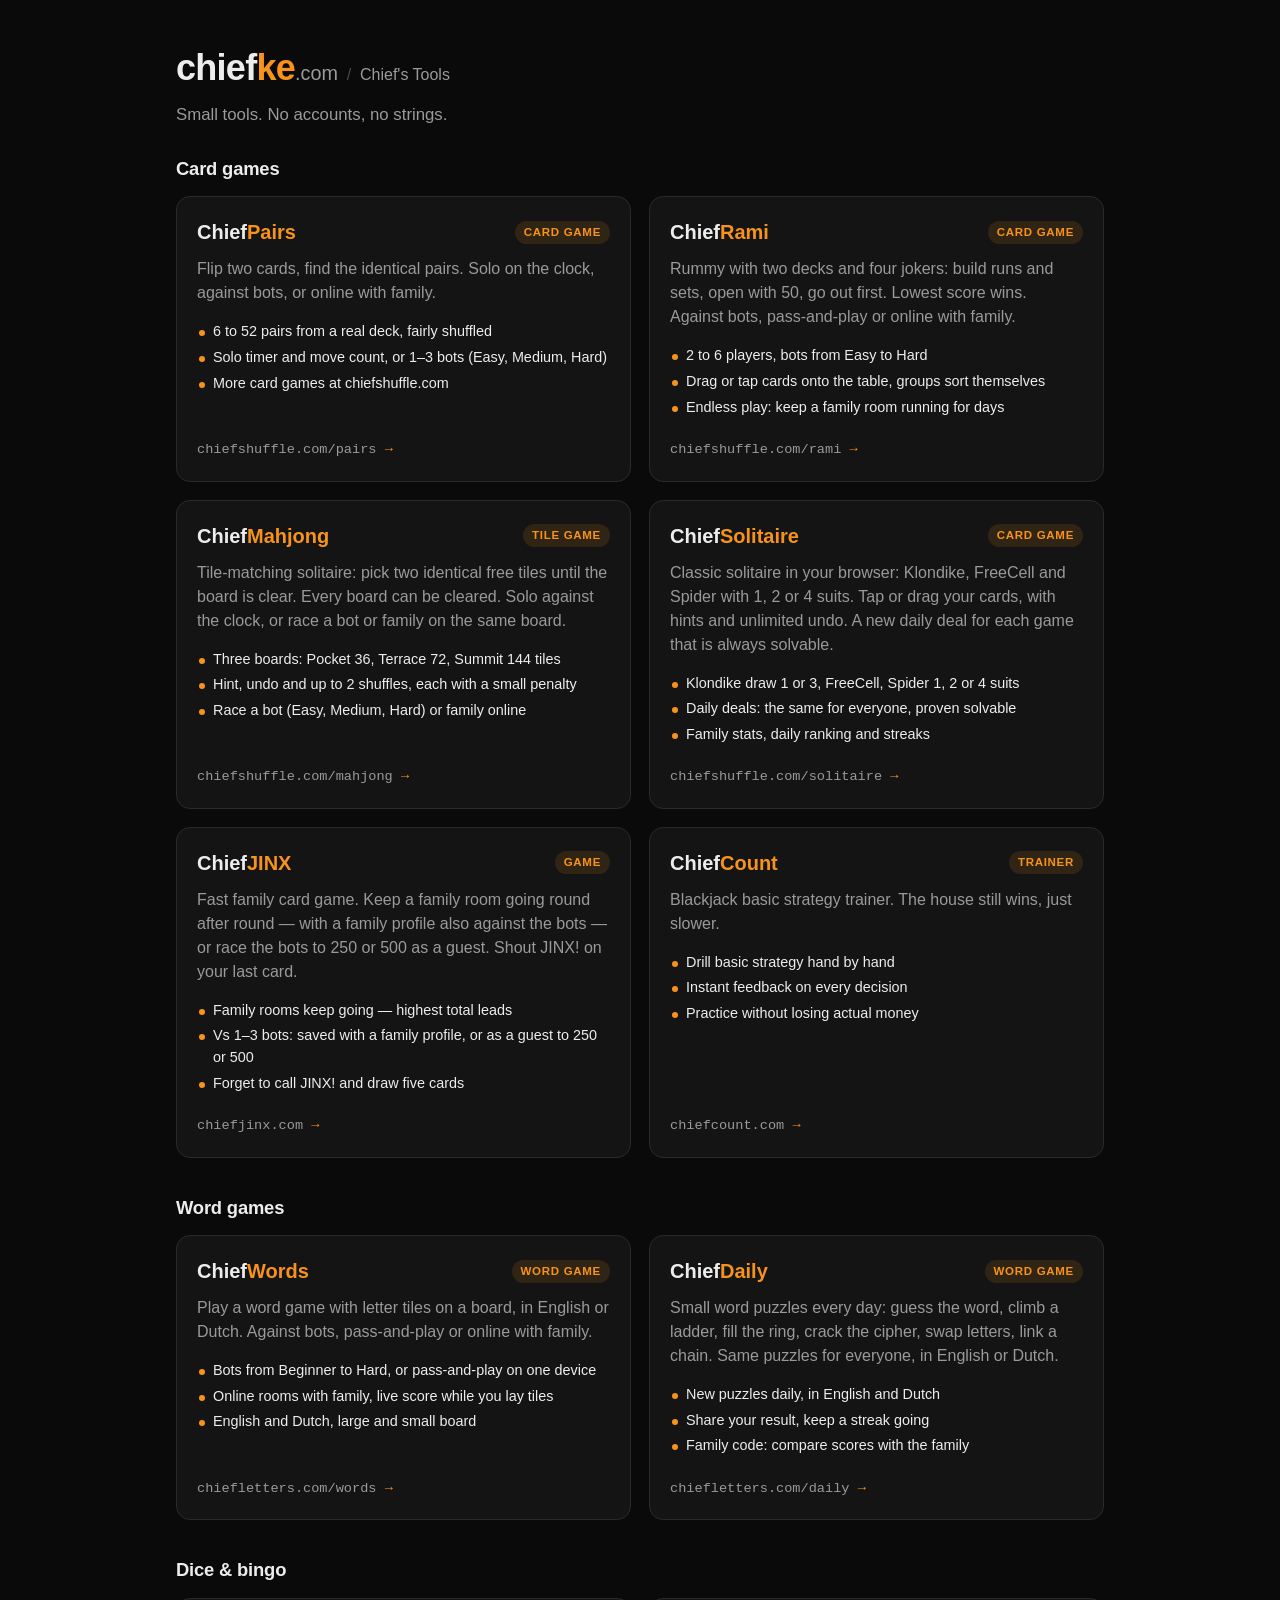
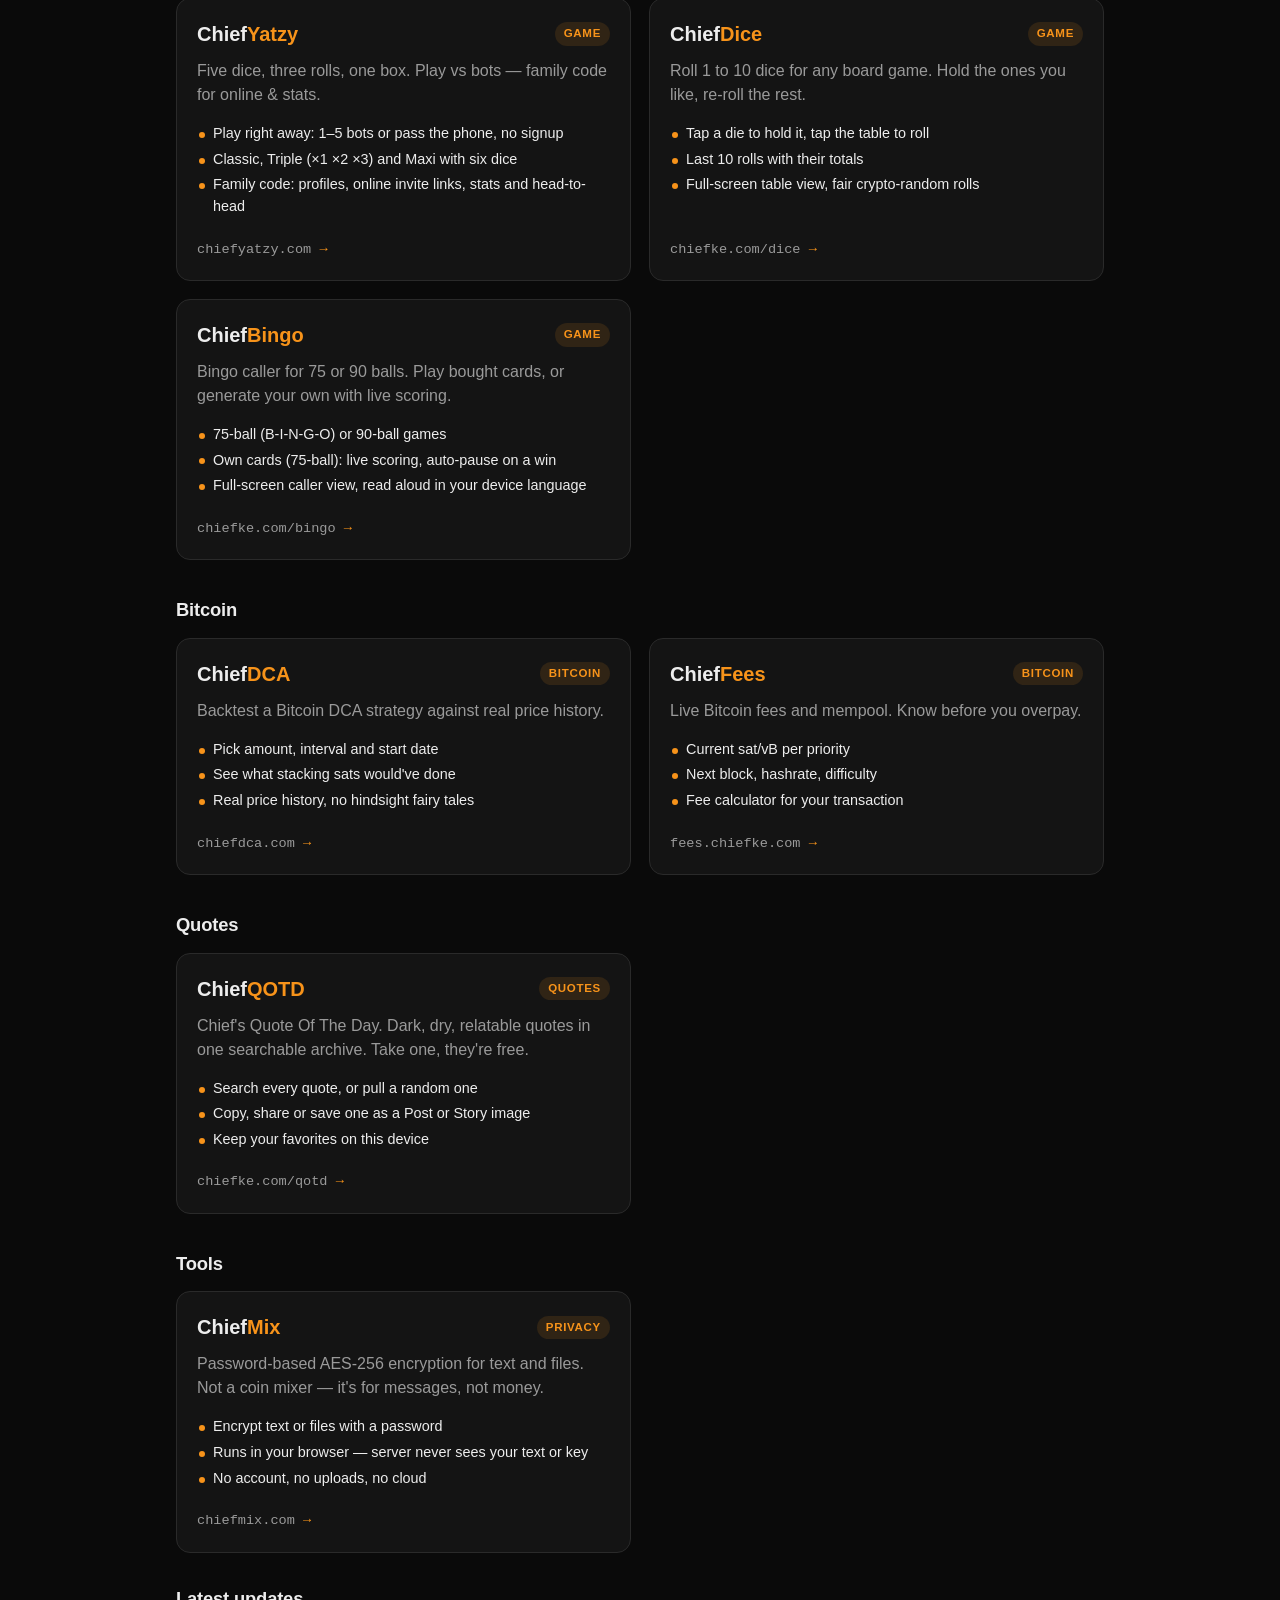
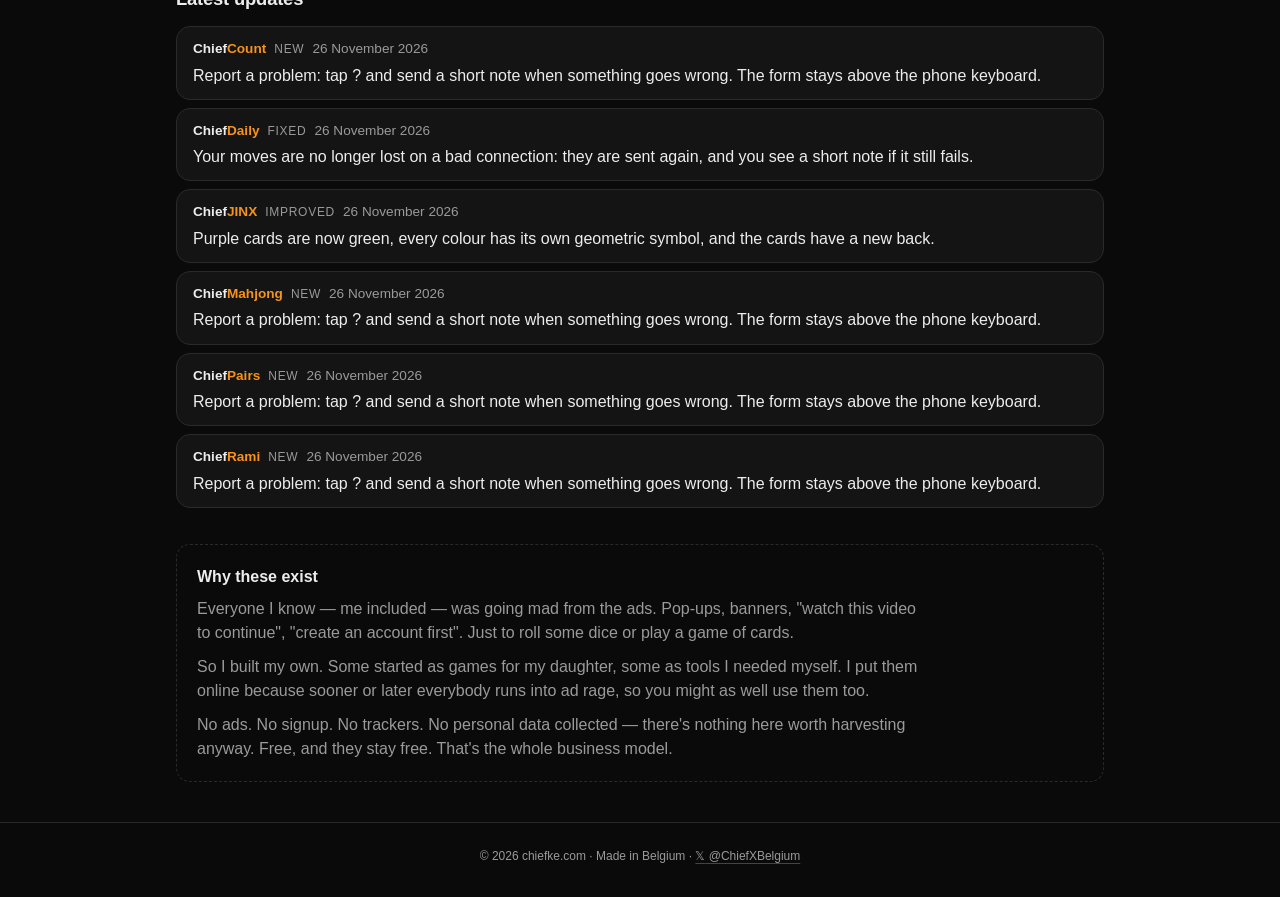
==== commit e0961712: "Updates-pagina per spel + Latest updates op chiefke.com" ====
--- a/index.html
+++ b/index.html
@@ -366,6 +366,16 @@
   .host { margin-top: auto; font-size: .85rem; color: var(--muted); font-family: ui-monospace, SFMono-Regular, Menlo, monospace; word-break: break-all; }
   .host::after { content: " →"; color: var(--accent); }
 
+  /* Latest updates (build.py uit de changelogs van elk spel, 2026-11-26): enkel tokens, lettergroottes via --chief-fs-* */
+  .latest { margin-top: var(--chief-space-7); }
+  .latest-list { list-style: none; margin: 0; padding: 0; display: grid; gap: var(--chief-space-2); }
+  .latest-item { display: grid; gap: var(--chief-space-1); padding: var(--chief-space-3) var(--chief-space-4); min-height: var(--chief-tap);
+    color: var(--chief-text); text-decoration: none; background: var(--chief-surface); border: 1px solid var(--chief-border); border-radius: var(--chief-radius); }
+  .latest-item:hover, .latest-item:focus-visible { border-color: var(--chief-accent); }
+  .latest-meta { display: flex; flex-wrap: wrap; align-items: baseline; gap: var(--chief-space-2); font-size: var(--chief-fs-sm); color: var(--chief-muted); }
+  .latest-game { font-weight: var(--chief-fw-bold); color: var(--chief-text); }
+  .latest-kind { text-transform: uppercase; letter-spacing: .06em; font-size: var(--chief-fs-xs); }
+  .latest-text { font-size: var(--chief-fs-body); line-height: var(--chief-lh-body); }
   .why { margin-top: 36px; padding: 20px; border: 1px dashed var(--border); border-radius: var(--radius); color: var(--muted); }
   .why h2 { margin: 0 0 8px; font-size: 1rem; color: var(--text); }
   .why p { margin: 0; max-width: 46em; }
@@ -539,6 +549,19 @@
     </section>
     <!-- APPS:END -->
   </div>
+  <!-- LATEST:START -->
+  <section class="latest" id="latest" aria-labelledby="latest-title">
+    <h2 class="section-title" id="latest-title">Latest updates</h2>
+    <ol class="latest-list">
+      <li><a class="latest-item" href="https://www.chiefcount.com/updates/"><span class="latest-meta"><span class="latest-game">Chief<span class="name-accent">Count</span></span><span class="latest-kind">New</span><time datetime="2026-11-26">26 November 2026</time></span><span class="latest-text">Report a problem: tap ? and send a short note when something goes wrong. The form stays above the phone keyboard.</span></a></li>
+      <li><a class="latest-item" href="https://www.chiefletters.com/daily/updates/"><span class="latest-meta"><span class="latest-game">Chief<span class="name-accent">Daily</span></span><span class="latest-kind">Fixed</span><time datetime="2026-11-26">26 November 2026</time></span><span class="latest-text">Your moves are no longer lost on a bad connection: they are sent again, and you see a short note if it still fails.</span></a></li>
+      <li><a class="latest-item" href="https://www.chiefjinx.com/updates/"><span class="latest-meta"><span class="latest-game">Chief<span class="name-accent">JINX</span></span><span class="latest-kind">Improved</span><time datetime="2026-11-26">26 November 2026</time></span><span class="latest-text">Purple cards are now green, every colour has its own geometric symbol, and the cards have a new back.</span></a></li>
+      <li><a class="latest-item" href="https://www.chiefshuffle.com/mahjong/updates/"><span class="latest-meta"><span class="latest-game">Chief<span class="name-accent">Mahjong</span></span><span class="latest-kind">New</span><time datetime="2026-11-26">26 November 2026</time></span><span class="latest-text">Report a problem: tap ? and send a short note when something goes wrong. The form stays above the phone keyboard.</span></a></li>
+      <li><a class="latest-item" href="https://www.chiefshuffle.com/pairs/updates/"><span class="latest-meta"><span class="latest-game">Chief<span class="name-accent">Pairs</span></span><span class="latest-kind">New</span><time datetime="2026-11-26">26 November 2026</time></span><span class="latest-text">Report a problem: tap ? and send a short note when something goes wrong. The form stays above the phone keyboard.</span></a></li>
+      <li><a class="latest-item" href="https://www.chiefshuffle.com/rami/updates/"><span class="latest-meta"><span class="latest-game">Chief<span class="name-accent">Rami</span></span><span class="latest-kind">New</span><time datetime="2026-11-26">26 November 2026</time></span><span class="latest-text">Report a problem: tap ? and send a short note when something goes wrong. The form stays above the phone keyboard.</span></a></li>
+    </ol>
+  </section>
+  <!-- LATEST:END -->
   <section class="why" aria-labelledby="why-title">
     <h2 id="why-title">Why these exist</h2>
     <p>Everyone I know — me included — was going mad from the ads. Pop-ups, banners, "watch this video to continue", "create an account first". Just to roll some dice or play a game of cards.</p>
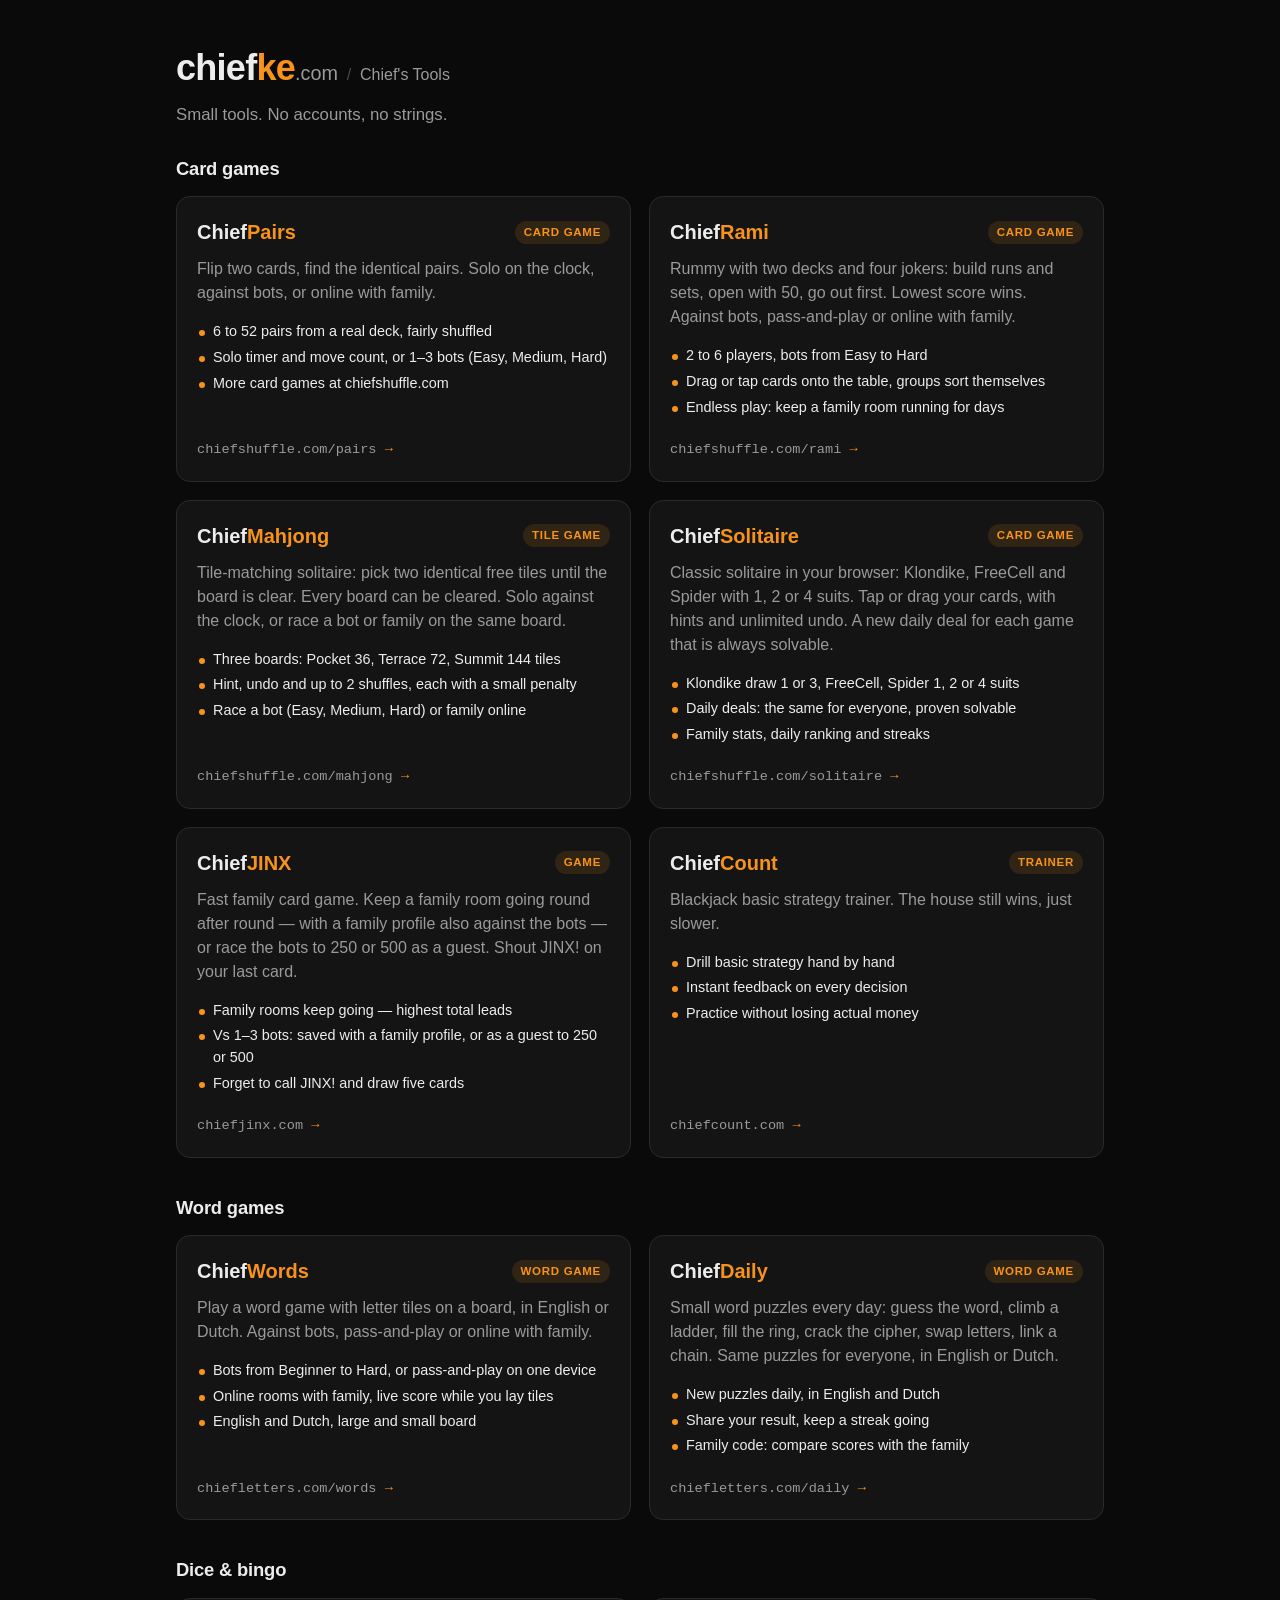
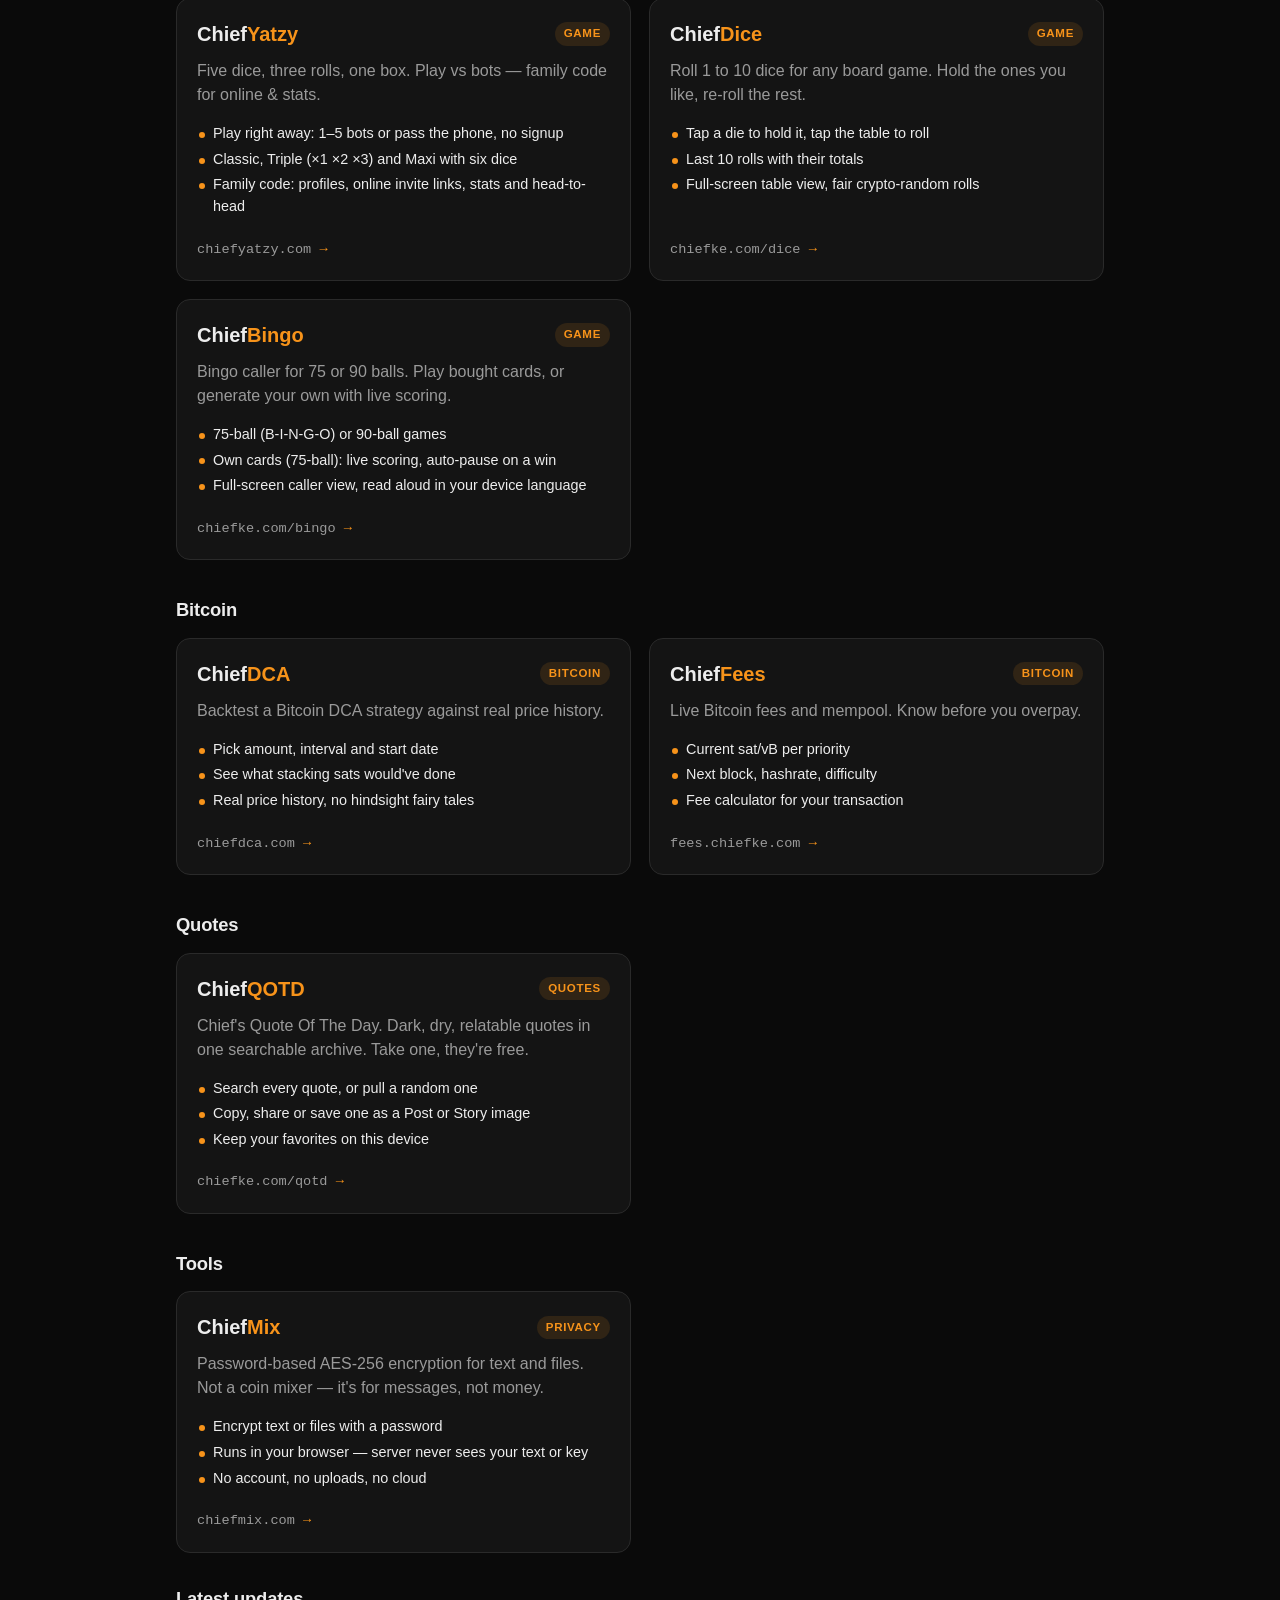
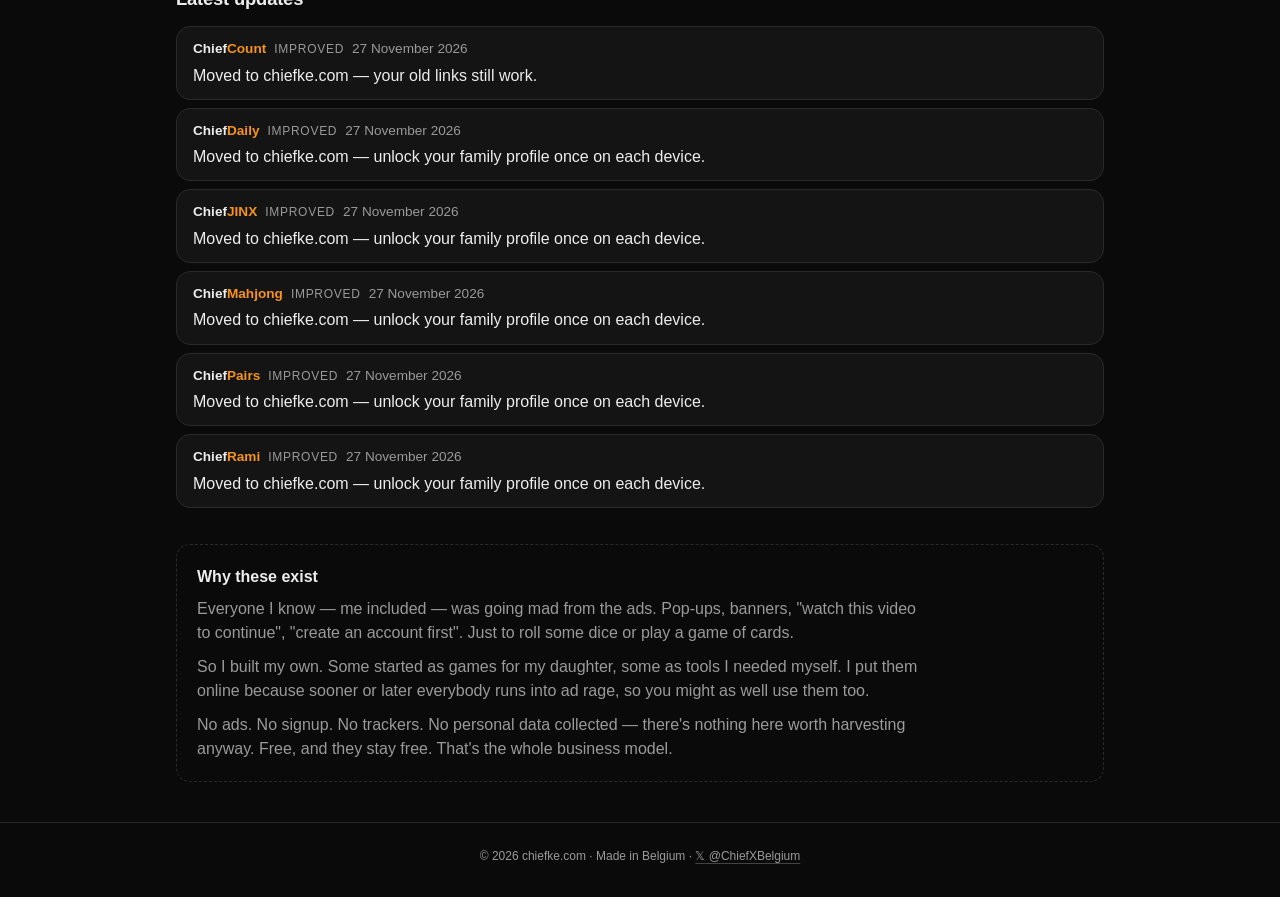
==== commit 4ac5721d: "chiefke: changelog verhuisd + daily lang-check" ====
--- a/index.html
+++ b/index.html
@@ -553,12 +553,12 @@
   <section class="latest" id="latest" aria-labelledby="latest-title">
     <h2 class="section-title" id="latest-title">Latest updates</h2>
     <ol class="latest-list">
-      <li><a class="latest-item" href="https://www.chiefcount.com/updates/"><span class="latest-meta"><span class="latest-game">Chief<span class="name-accent">Count</span></span><span class="latest-kind">New</span><time datetime="2026-11-26">26 November 2026</time></span><span class="latest-text">Report a problem: tap ? and send a short note when something goes wrong. The form stays above the phone keyboard.</span></a></li>
-      <li><a class="latest-item" href="https://www.chiefletters.com/daily/updates/"><span class="latest-meta"><span class="latest-game">Chief<span class="name-accent">Daily</span></span><span class="latest-kind">Fixed</span><time datetime="2026-11-26">26 November 2026</time></span><span class="latest-text">Your moves are no longer lost on a bad connection: they are sent again, and you see a short note if it still fails.</span></a></li>
-      <li><a class="latest-item" href="https://www.chiefjinx.com/updates/"><span class="latest-meta"><span class="latest-game">Chief<span class="name-accent">JINX</span></span><span class="latest-kind">Improved</span><time datetime="2026-11-26">26 November 2026</time></span><span class="latest-text">Purple cards are now green, every colour has its own geometric symbol, and the cards have a new back.</span></a></li>
-      <li><a class="latest-item" href="https://www.chiefshuffle.com/mahjong/updates/"><span class="latest-meta"><span class="latest-game">Chief<span class="name-accent">Mahjong</span></span><span class="latest-kind">New</span><time datetime="2026-11-26">26 November 2026</time></span><span class="latest-text">Report a problem: tap ? and send a short note when something goes wrong. The form stays above the phone keyboard.</span></a></li>
-      <li><a class="latest-item" href="https://www.chiefshuffle.com/pairs/updates/"><span class="latest-meta"><span class="latest-game">Chief<span class="name-accent">Pairs</span></span><span class="latest-kind">New</span><time datetime="2026-11-26">26 November 2026</time></span><span class="latest-text">Report a problem: tap ? and send a short note when something goes wrong. The form stays above the phone keyboard.</span></a></li>
-      <li><a class="latest-item" href="https://www.chiefshuffle.com/rami/updates/"><span class="latest-meta"><span class="latest-game">Chief<span class="name-accent">Rami</span></span><span class="latest-kind">New</span><time datetime="2026-11-26">26 November 2026</time></span><span class="latest-text">Report a problem: tap ? and send a short note when something goes wrong. The form stays above the phone keyboard.</span></a></li>
+      <li><a class="latest-item" href="https://www.chiefcount.com/updates/"><span class="latest-meta"><span class="latest-game">Chief<span class="name-accent">Count</span></span><span class="latest-kind">Improved</span><time datetime="2026-11-27">27 November 2026</time></span><span class="latest-text">Moved to chiefke.com — your old links still work.</span></a></li>
+      <li><a class="latest-item" href="https://www.chiefletters.com/daily/updates/"><span class="latest-meta"><span class="latest-game">Chief<span class="name-accent">Daily</span></span><span class="latest-kind">Improved</span><time datetime="2026-11-27">27 November 2026</time></span><span class="latest-text">Moved to chiefke.com — unlock your family profile once on each device.</span></a></li>
+      <li><a class="latest-item" href="https://www.chiefjinx.com/updates/"><span class="latest-meta"><span class="latest-game">Chief<span class="name-accent">JINX</span></span><span class="latest-kind">Improved</span><time datetime="2026-11-27">27 November 2026</time></span><span class="latest-text">Moved to chiefke.com — unlock your family profile once on each device.</span></a></li>
+      <li><a class="latest-item" href="https://www.chiefshuffle.com/mahjong/updates/"><span class="latest-meta"><span class="latest-game">Chief<span class="name-accent">Mahjong</span></span><span class="latest-kind">Improved</span><time datetime="2026-11-27">27 November 2026</time></span><span class="latest-text">Moved to chiefke.com — unlock your family profile once on each device.</span></a></li>
+      <li><a class="latest-item" href="https://www.chiefshuffle.com/pairs/updates/"><span class="latest-meta"><span class="latest-game">Chief<span class="name-accent">Pairs</span></span><span class="latest-kind">Improved</span><time datetime="2026-11-27">27 November 2026</time></span><span class="latest-text">Moved to chiefke.com — unlock your family profile once on each device.</span></a></li>
+      <li><a class="latest-item" href="https://www.chiefshuffle.com/rami/updates/"><span class="latest-meta"><span class="latest-game">Chief<span class="name-accent">Rami</span></span><span class="latest-kind">Improved</span><time datetime="2026-11-27">27 November 2026</time></span><span class="latest-text">Moved to chiefke.com — unlock your family profile once on each device.</span></a></li>
     </ol>
   </section>
   <!-- LATEST:END -->
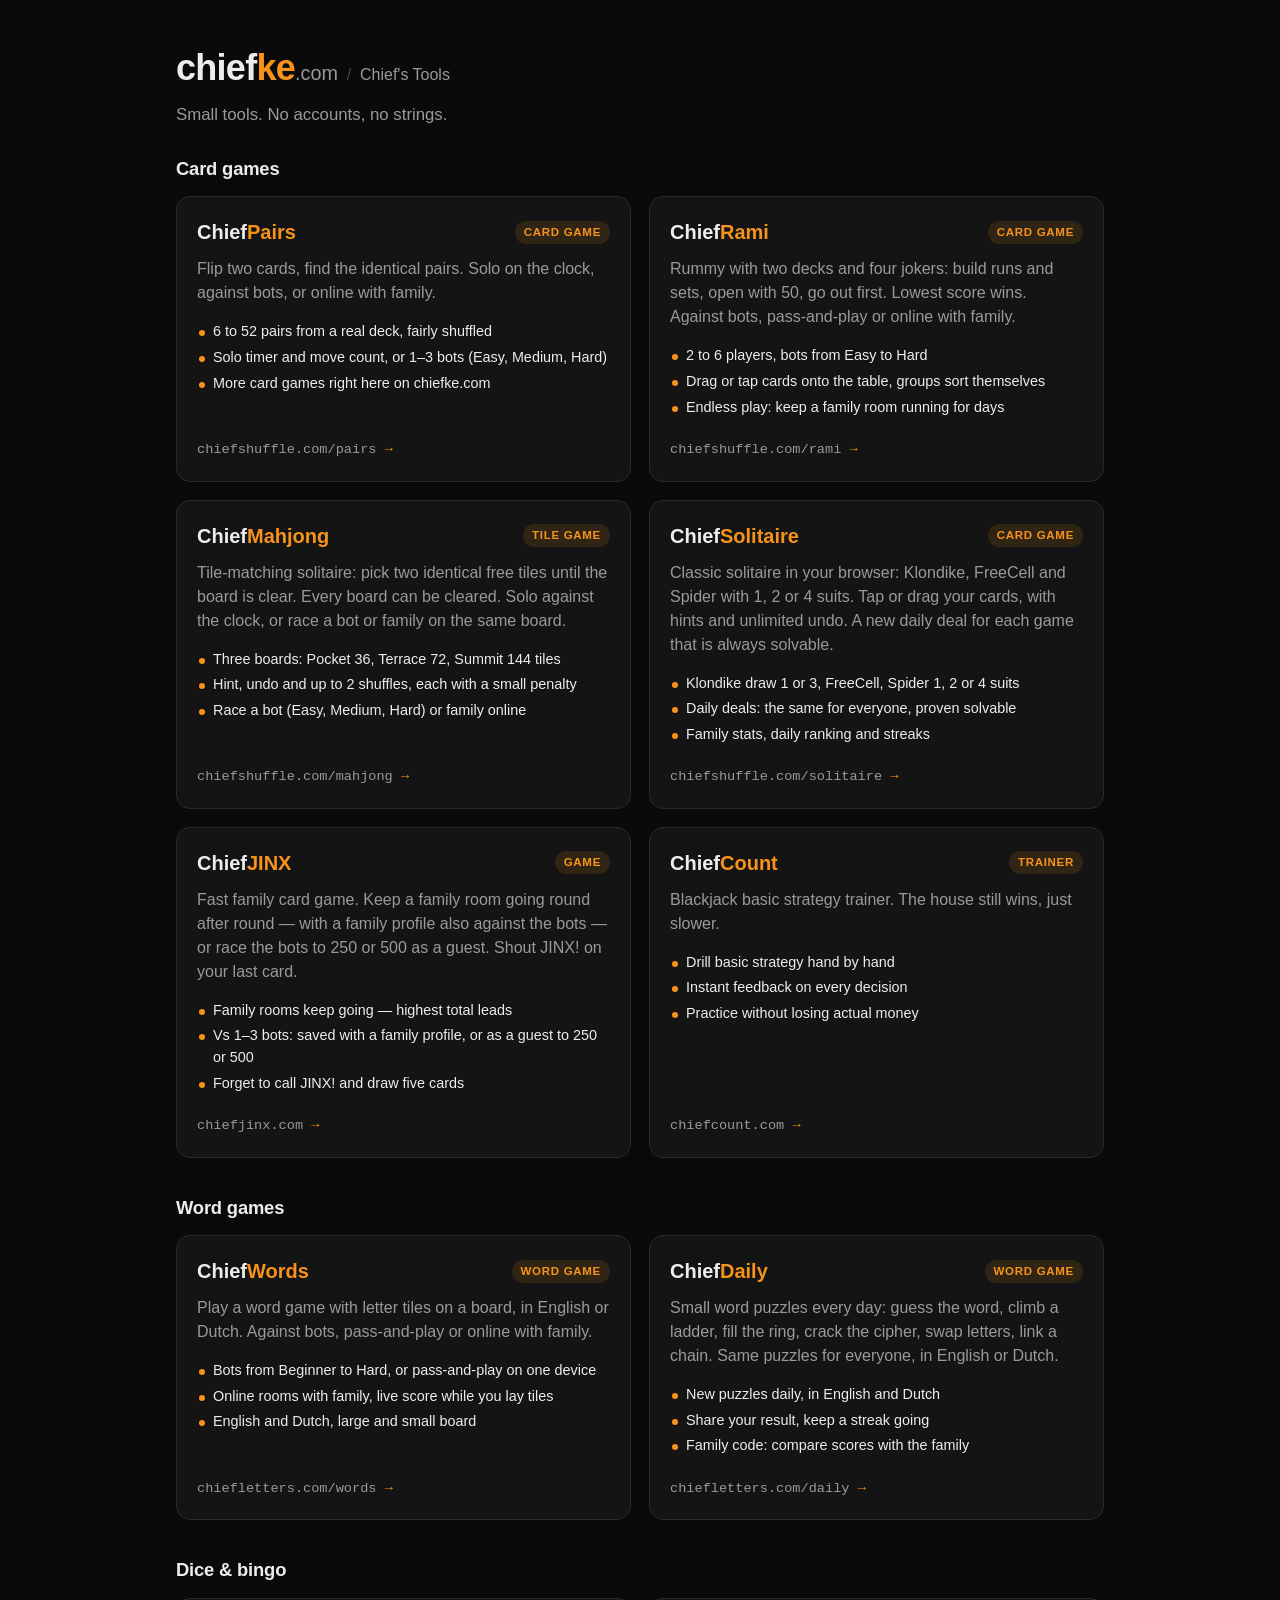
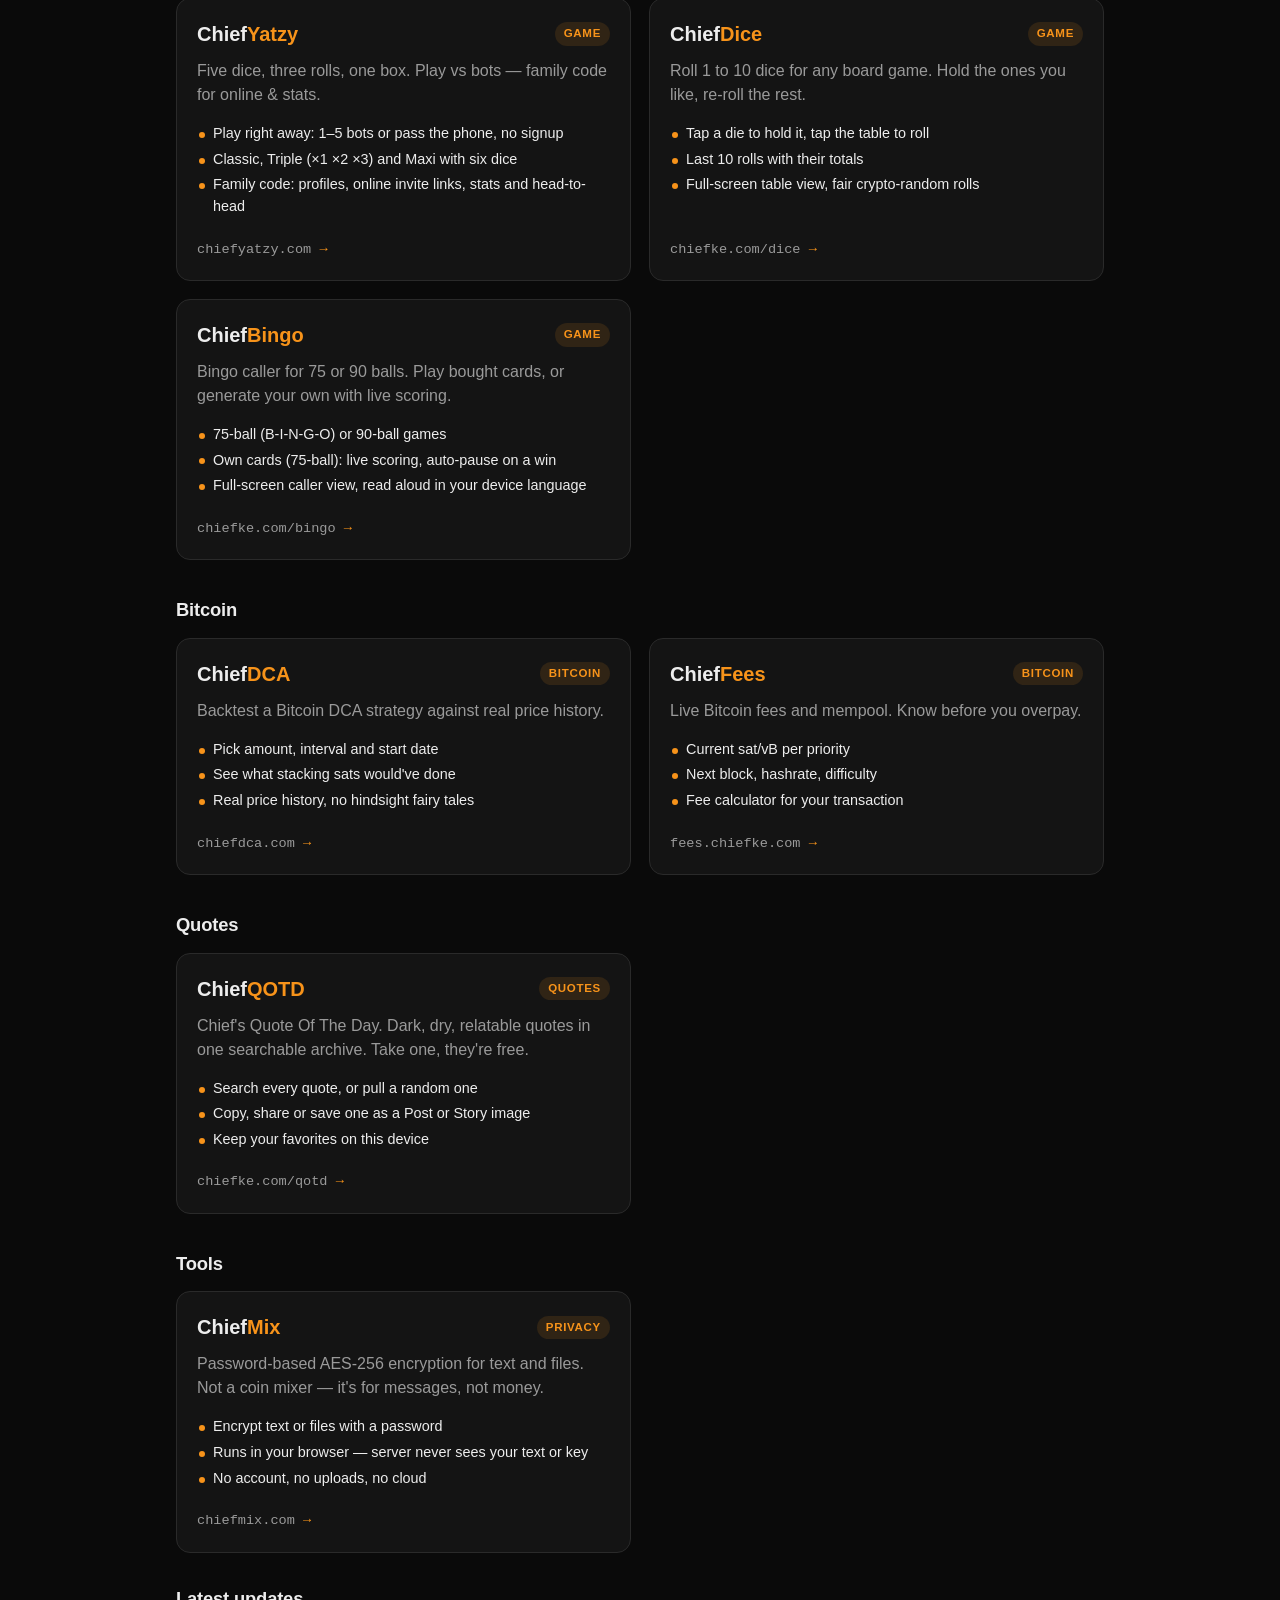
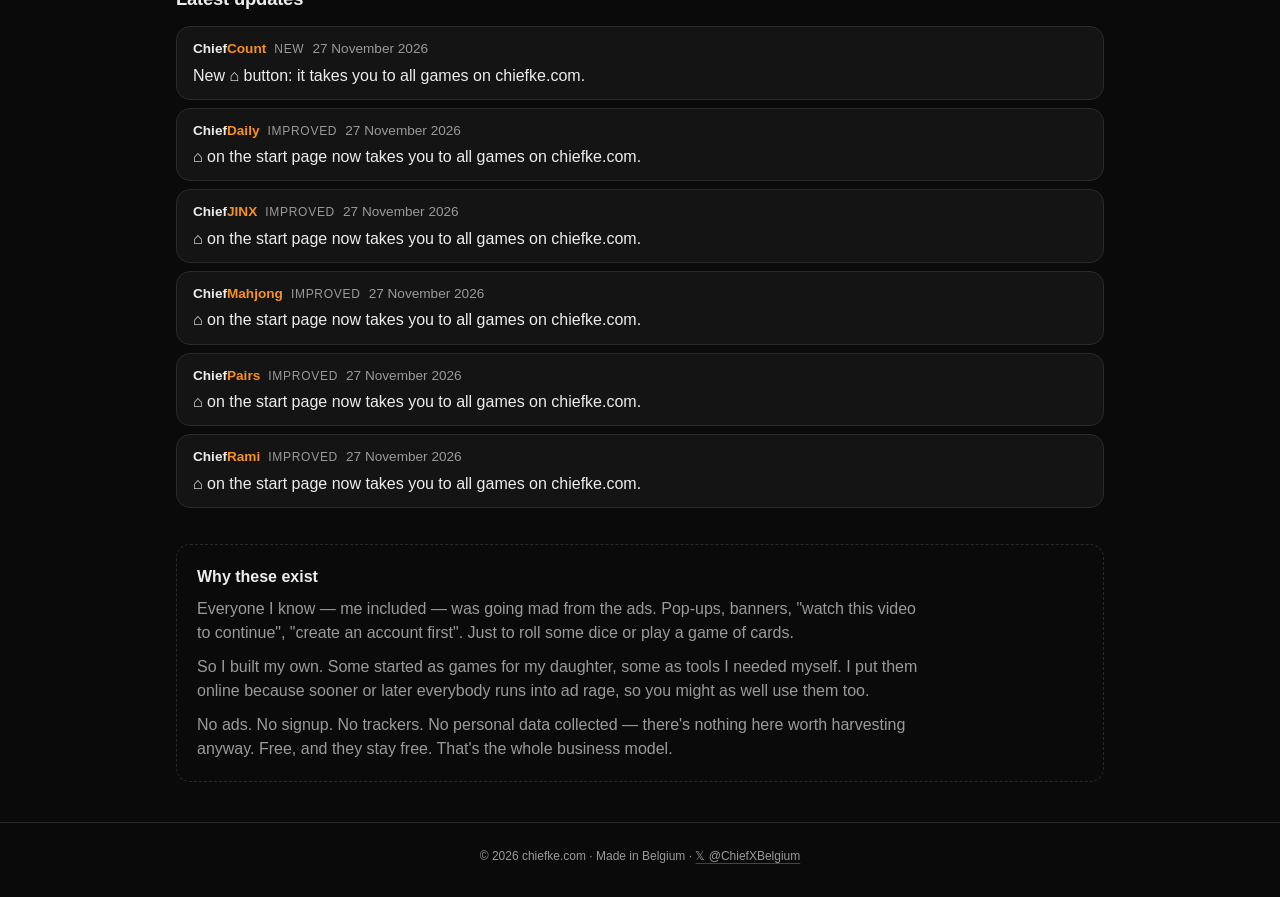
==== commit e54323d0: "chiefke: ⌂ naar de hub, hub-PWA, footers na de verhuis" ====
--- a/index.html
+++ b/index.html
@@ -26,6 +26,13 @@
 <link rel="icon" type="image/png" sizes="32x32" href="favicon-32.png">
 <link rel="icon" type="image/png" sizes="192x192" href="icon-192.png">
 <link rel="apple-touch-icon" href="apple-touch-icon.png">
+<!-- hub-PWA (hubnav 2026-11-27): manifest met scope / (gegenereerd door build.py, kleuren uit de tokens); elk spel houdt
+     zijn eigen manifest met scope = eigen pad -->
+<link rel="manifest" href="manifest.webmanifest">
+<meta name="mobile-web-app-capable" content="yes">
+<meta name="apple-mobile-web-app-capable" content="yes">
+<meta name="apple-mobile-web-app-status-bar-style" content="black">
+<meta name="apple-mobile-web-app-title" content="Chief">
 <!-- JSONLD:START -->
 <script type="application/ld+json">
 {
@@ -404,7 +411,7 @@
           <a class="card" href="https://www.chiefshuffle.com/pairs/" rel="noopener">
             <div class="card-top"><h3>Chief<span class="name-accent">Pairs</span></h3><span class="tag">Card game</span></div>
             <p>Flip two cards, find the identical pairs. Solo on the clock, against bots, or online with family.</p>
-            <ul class="points"><li>6 to 52 pairs from a real deck, fairly shuffled</li><li>Solo timer and move count, or 1–3 bots (Easy, Medium, Hard)</li><li>More card games at chiefshuffle.com</li></ul>
+            <ul class="points"><li>6 to 52 pairs from a real deck, fairly shuffled</li><li>Solo timer and move count, or 1–3 bots (Easy, Medium, Hard)</li><li>More card games right here on chiefke.com</li></ul>
             <span class="host">chiefshuffle.com/pairs</span>
           </a>
         </li>
@@ -553,12 +560,12 @@
   <section class="latest" id="latest" aria-labelledby="latest-title">
     <h2 class="section-title" id="latest-title">Latest updates</h2>
     <ol class="latest-list">
-      <li><a class="latest-item" href="https://www.chiefcount.com/updates/"><span class="latest-meta"><span class="latest-game">Chief<span class="name-accent">Count</span></span><span class="latest-kind">Improved</span><time datetime="2026-11-27">27 November 2026</time></span><span class="latest-text">Moved to chiefke.com — your old links still work.</span></a></li>
-      <li><a class="latest-item" href="https://www.chiefletters.com/daily/updates/"><span class="latest-meta"><span class="latest-game">Chief<span class="name-accent">Daily</span></span><span class="latest-kind">Improved</span><time datetime="2026-11-27">27 November 2026</time></span><span class="latest-text">Moved to chiefke.com — unlock your family profile once on each device.</span></a></li>
-      <li><a class="latest-item" href="https://www.chiefjinx.com/updates/"><span class="latest-meta"><span class="latest-game">Chief<span class="name-accent">JINX</span></span><span class="latest-kind">Improved</span><time datetime="2026-11-27">27 November 2026</time></span><span class="latest-text">Moved to chiefke.com — unlock your family profile once on each device.</span></a></li>
-      <li><a class="latest-item" href="https://www.chiefshuffle.com/mahjong/updates/"><span class="latest-meta"><span class="latest-game">Chief<span class="name-accent">Mahjong</span></span><span class="latest-kind">Improved</span><time datetime="2026-11-27">27 November 2026</time></span><span class="latest-text">Moved to chiefke.com — unlock your family profile once on each device.</span></a></li>
-      <li><a class="latest-item" href="https://www.chiefshuffle.com/pairs/updates/"><span class="latest-meta"><span class="latest-game">Chief<span class="name-accent">Pairs</span></span><span class="latest-kind">Improved</span><time datetime="2026-11-27">27 November 2026</time></span><span class="latest-text">Moved to chiefke.com — unlock your family profile once on each device.</span></a></li>
-      <li><a class="latest-item" href="https://www.chiefshuffle.com/rami/updates/"><span class="latest-meta"><span class="latest-game">Chief<span class="name-accent">Rami</span></span><span class="latest-kind">Improved</span><time datetime="2026-11-27">27 November 2026</time></span><span class="latest-text">Moved to chiefke.com — unlock your family profile once on each device.</span></a></li>
+      <li><a class="latest-item" href="https://www.chiefcount.com/updates/"><span class="latest-meta"><span class="latest-game">Chief<span class="name-accent">Count</span></span><span class="latest-kind">New</span><time datetime="2026-11-27">27 November 2026</time></span><span class="latest-text">New ⌂ button: it takes you to all games on chiefke.com.</span></a></li>
+      <li><a class="latest-item" href="https://www.chiefletters.com/daily/updates/"><span class="latest-meta"><span class="latest-game">Chief<span class="name-accent">Daily</span></span><span class="latest-kind">Improved</span><time datetime="2026-11-27">27 November 2026</time></span><span class="latest-text">⌂ on the start page now takes you to all games on chiefke.com.</span></a></li>
+      <li><a class="latest-item" href="https://www.chiefjinx.com/updates/"><span class="latest-meta"><span class="latest-game">Chief<span class="name-accent">JINX</span></span><span class="latest-kind">Improved</span><time datetime="2026-11-27">27 November 2026</time></span><span class="latest-text">⌂ on the start page now takes you to all games on chiefke.com.</span></a></li>
+      <li><a class="latest-item" href="https://www.chiefshuffle.com/mahjong/updates/"><span class="latest-meta"><span class="latest-game">Chief<span class="name-accent">Mahjong</span></span><span class="latest-kind">Improved</span><time datetime="2026-11-27">27 November 2026</time></span><span class="latest-text">⌂ on the start page now takes you to all games on chiefke.com.</span></a></li>
+      <li><a class="latest-item" href="https://www.chiefshuffle.com/pairs/updates/"><span class="latest-meta"><span class="latest-game">Chief<span class="name-accent">Pairs</span></span><span class="latest-kind">Improved</span><time datetime="2026-11-27">27 November 2026</time></span><span class="latest-text">⌂ on the start page now takes you to all games on chiefke.com.</span></a></li>
+      <li><a class="latest-item" href="https://www.chiefshuffle.com/rami/updates/"><span class="latest-meta"><span class="latest-game">Chief<span class="name-accent">Rami</span></span><span class="latest-kind">Improved</span><time datetime="2026-11-27">27 November 2026</time></span><span class="latest-text">⌂ on the start page now takes you to all games on chiefke.com.</span></a></li>
     </ol>
   </section>
   <!-- LATEST:END -->
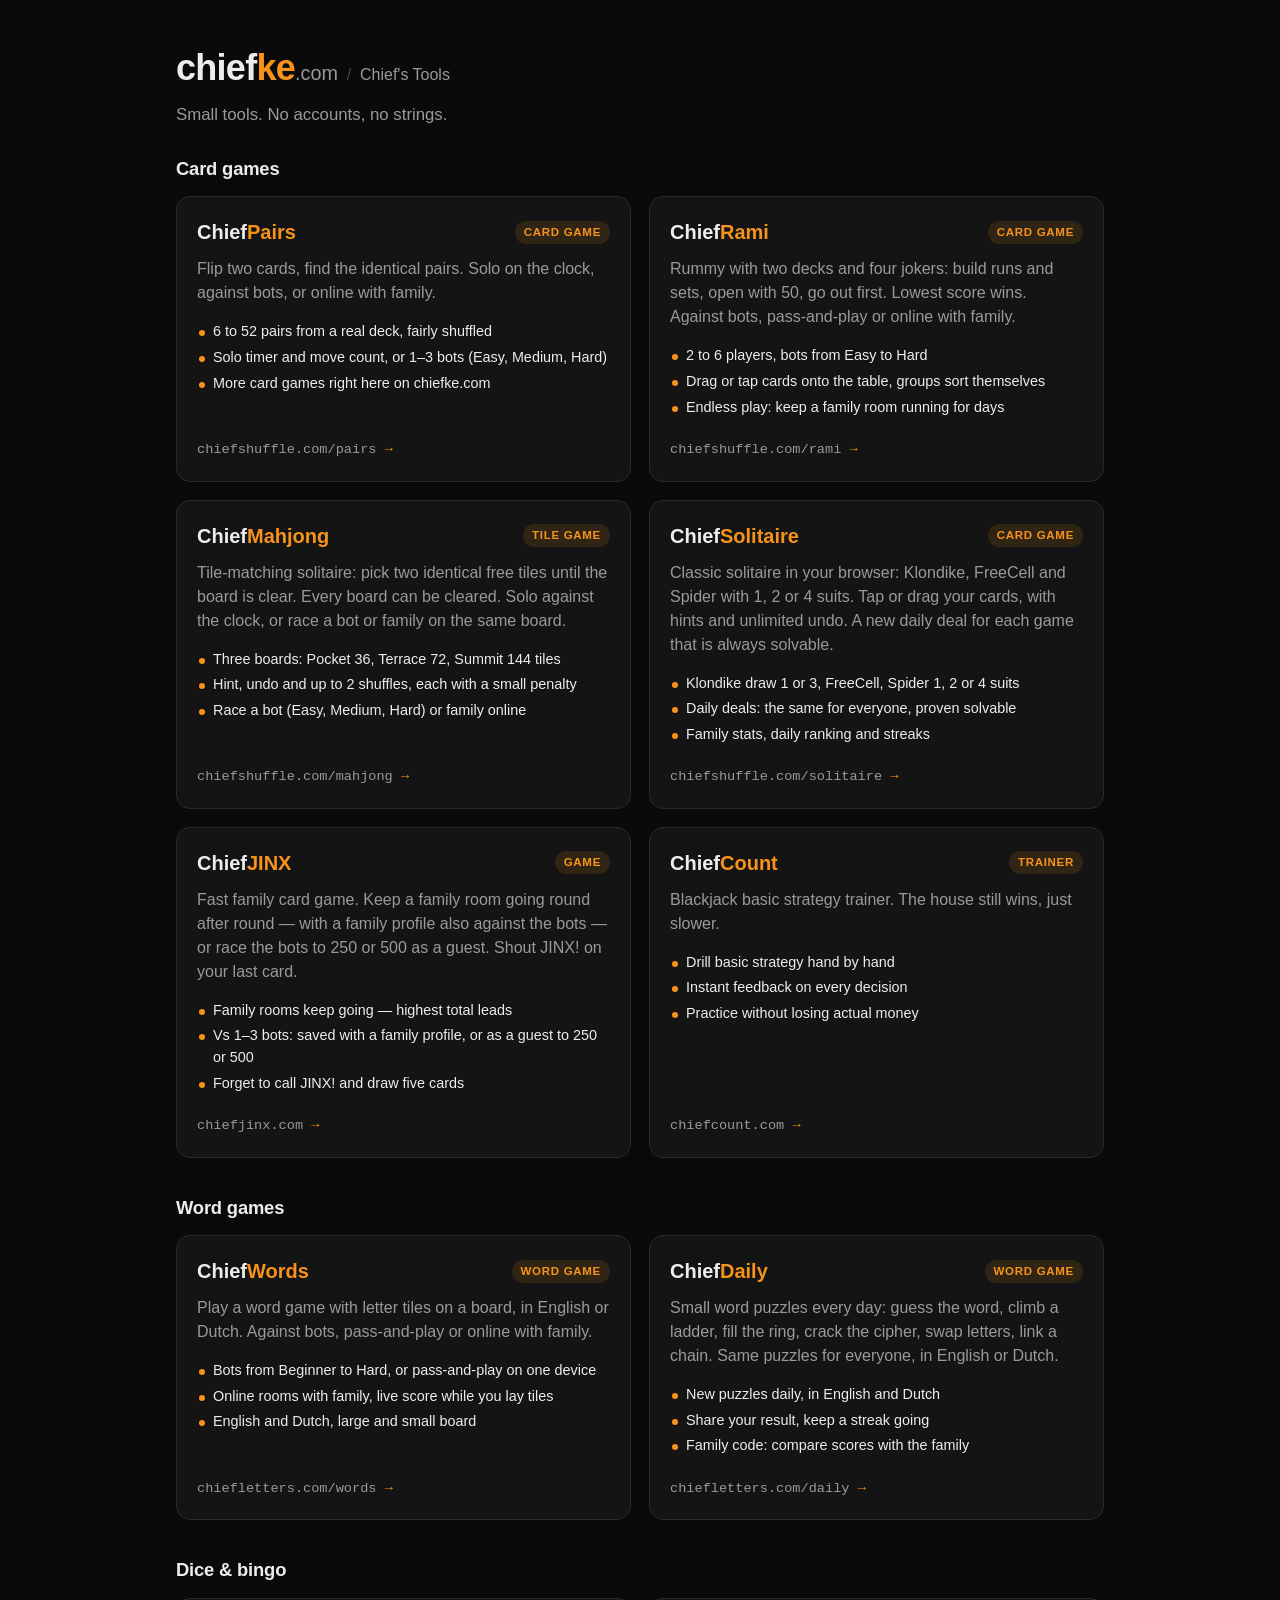
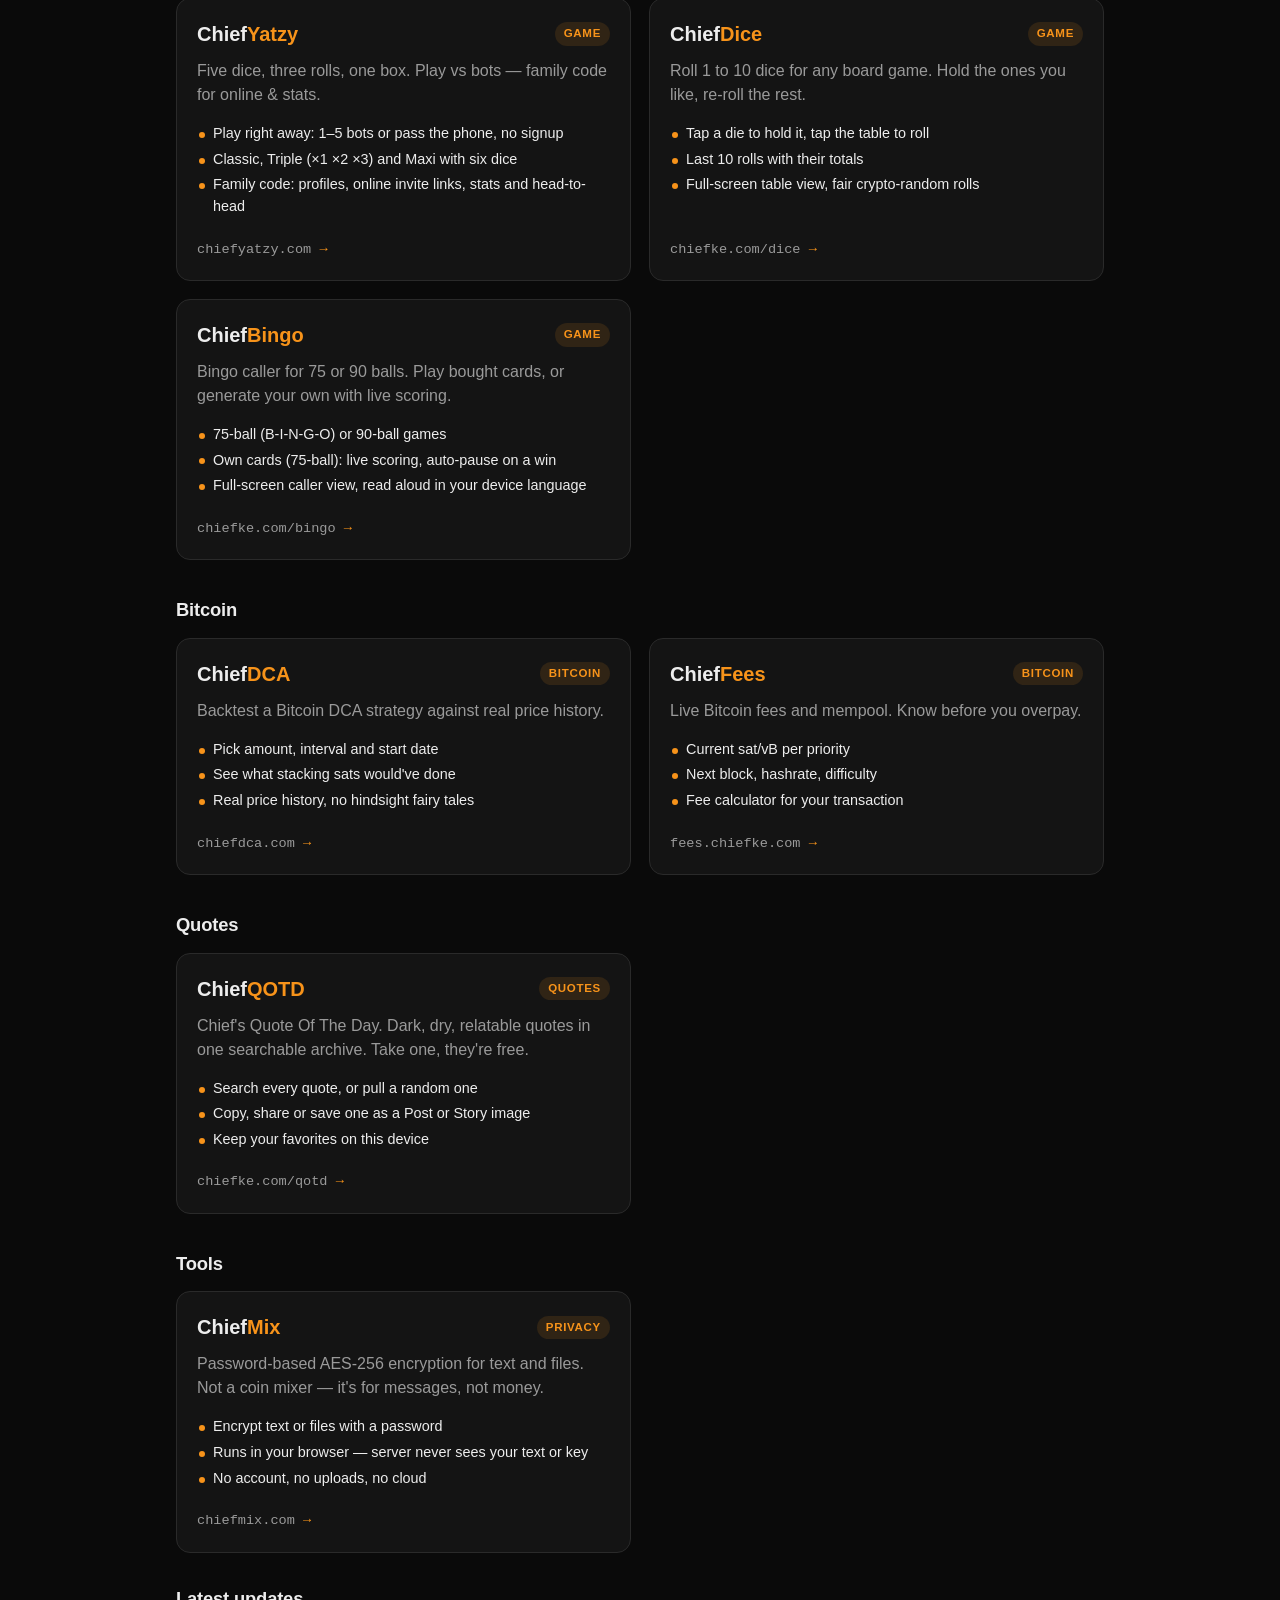
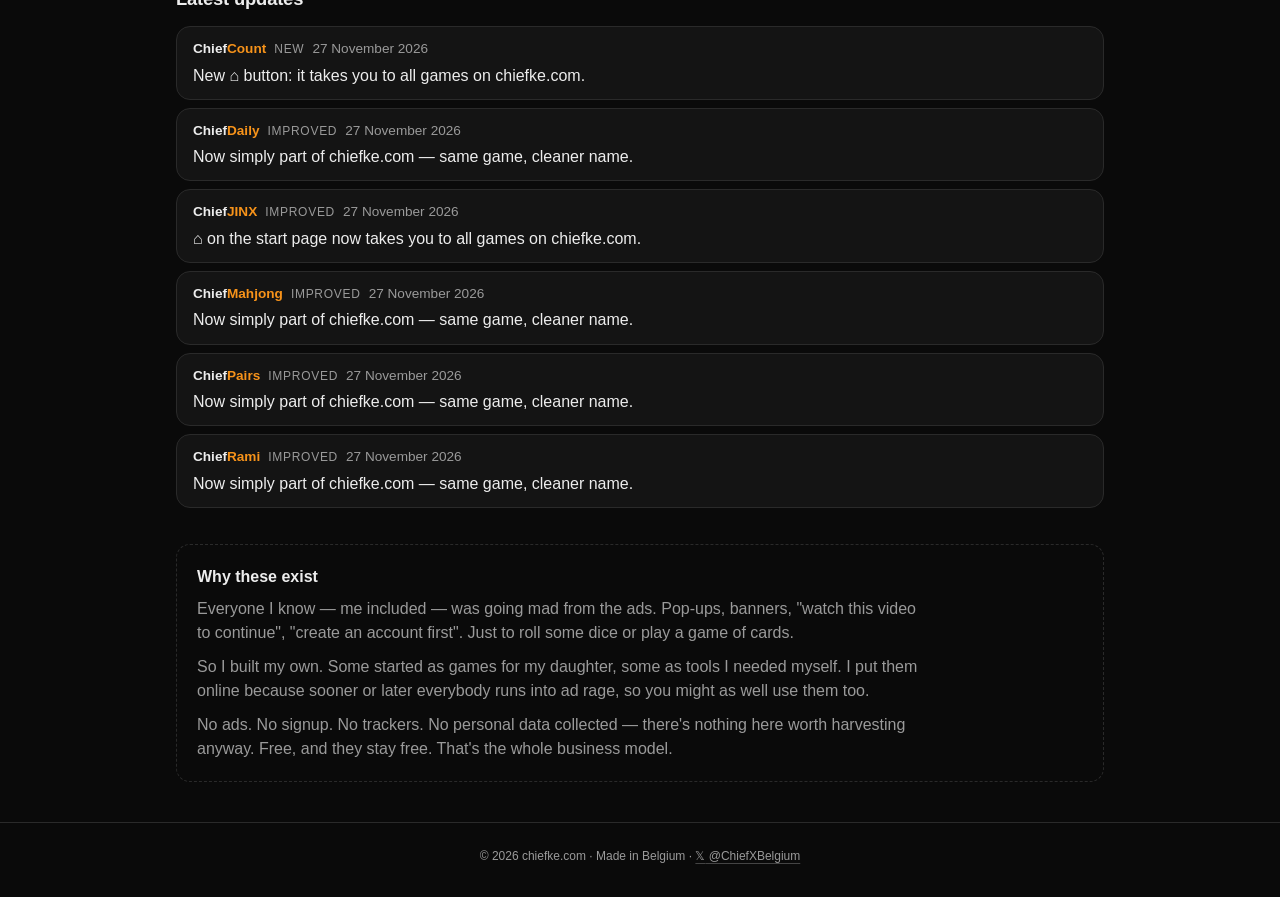
==== commit e0926279: "chiefke: chiefshuffle/chiefletters als site weg, site-homes → hub" ====
--- a/index.html
+++ b/index.html
@@ -561,11 +561,11 @@
     <h2 class="section-title" id="latest-title">Latest updates</h2>
     <ol class="latest-list">
       <li><a class="latest-item" href="https://www.chiefcount.com/updates/"><span class="latest-meta"><span class="latest-game">Chief<span class="name-accent">Count</span></span><span class="latest-kind">New</span><time datetime="2026-11-27">27 November 2026</time></span><span class="latest-text">New ⌂ button: it takes you to all games on chiefke.com.</span></a></li>
-      <li><a class="latest-item" href="https://www.chiefletters.com/daily/updates/"><span class="latest-meta"><span class="latest-game">Chief<span class="name-accent">Daily</span></span><span class="latest-kind">Improved</span><time datetime="2026-11-27">27 November 2026</time></span><span class="latest-text">⌂ on the start page now takes you to all games on chiefke.com.</span></a></li>
+      <li><a class="latest-item" href="https://www.chiefletters.com/daily/updates/"><span class="latest-meta"><span class="latest-game">Chief<span class="name-accent">Daily</span></span><span class="latest-kind">Improved</span><time datetime="2026-11-27">27 November 2026</time></span><span class="latest-text">Now simply part of chiefke.com — same game, cleaner name.</span></a></li>
       <li><a class="latest-item" href="https://www.chiefjinx.com/updates/"><span class="latest-meta"><span class="latest-game">Chief<span class="name-accent">JINX</span></span><span class="latest-kind">Improved</span><time datetime="2026-11-27">27 November 2026</time></span><span class="latest-text">⌂ on the start page now takes you to all games on chiefke.com.</span></a></li>
-      <li><a class="latest-item" href="https://www.chiefshuffle.com/mahjong/updates/"><span class="latest-meta"><span class="latest-game">Chief<span class="name-accent">Mahjong</span></span><span class="latest-kind">Improved</span><time datetime="2026-11-27">27 November 2026</time></span><span class="latest-text">⌂ on the start page now takes you to all games on chiefke.com.</span></a></li>
-      <li><a class="latest-item" href="https://www.chiefshuffle.com/pairs/updates/"><span class="latest-meta"><span class="latest-game">Chief<span class="name-accent">Pairs</span></span><span class="latest-kind">Improved</span><time datetime="2026-11-27">27 November 2026</time></span><span class="latest-text">⌂ on the start page now takes you to all games on chiefke.com.</span></a></li>
-      <li><a class="latest-item" href="https://www.chiefshuffle.com/rami/updates/"><span class="latest-meta"><span class="latest-game">Chief<span class="name-accent">Rami</span></span><span class="latest-kind">Improved</span><time datetime="2026-11-27">27 November 2026</time></span><span class="latest-text">⌂ on the start page now takes you to all games on chiefke.com.</span></a></li>
+      <li><a class="latest-item" href="https://www.chiefshuffle.com/mahjong/updates/"><span class="latest-meta"><span class="latest-game">Chief<span class="name-accent">Mahjong</span></span><span class="latest-kind">Improved</span><time datetime="2026-11-27">27 November 2026</time></span><span class="latest-text">Now simply part of chiefke.com — same game, cleaner name.</span></a></li>
+      <li><a class="latest-item" href="https://www.chiefshuffle.com/pairs/updates/"><span class="latest-meta"><span class="latest-game">Chief<span class="name-accent">Pairs</span></span><span class="latest-kind">Improved</span><time datetime="2026-11-27">27 November 2026</time></span><span class="latest-text">Now simply part of chiefke.com — same game, cleaner name.</span></a></li>
+      <li><a class="latest-item" href="https://www.chiefshuffle.com/rami/updates/"><span class="latest-meta"><span class="latest-game">Chief<span class="name-accent">Rami</span></span><span class="latest-kind">Improved</span><time datetime="2026-11-27">27 November 2026</time></span><span class="latest-text">Now simply part of chiefke.com — same game, cleaner name.</span></a></li>
     </ol>
   </section>
   <!-- LATEST:END -->
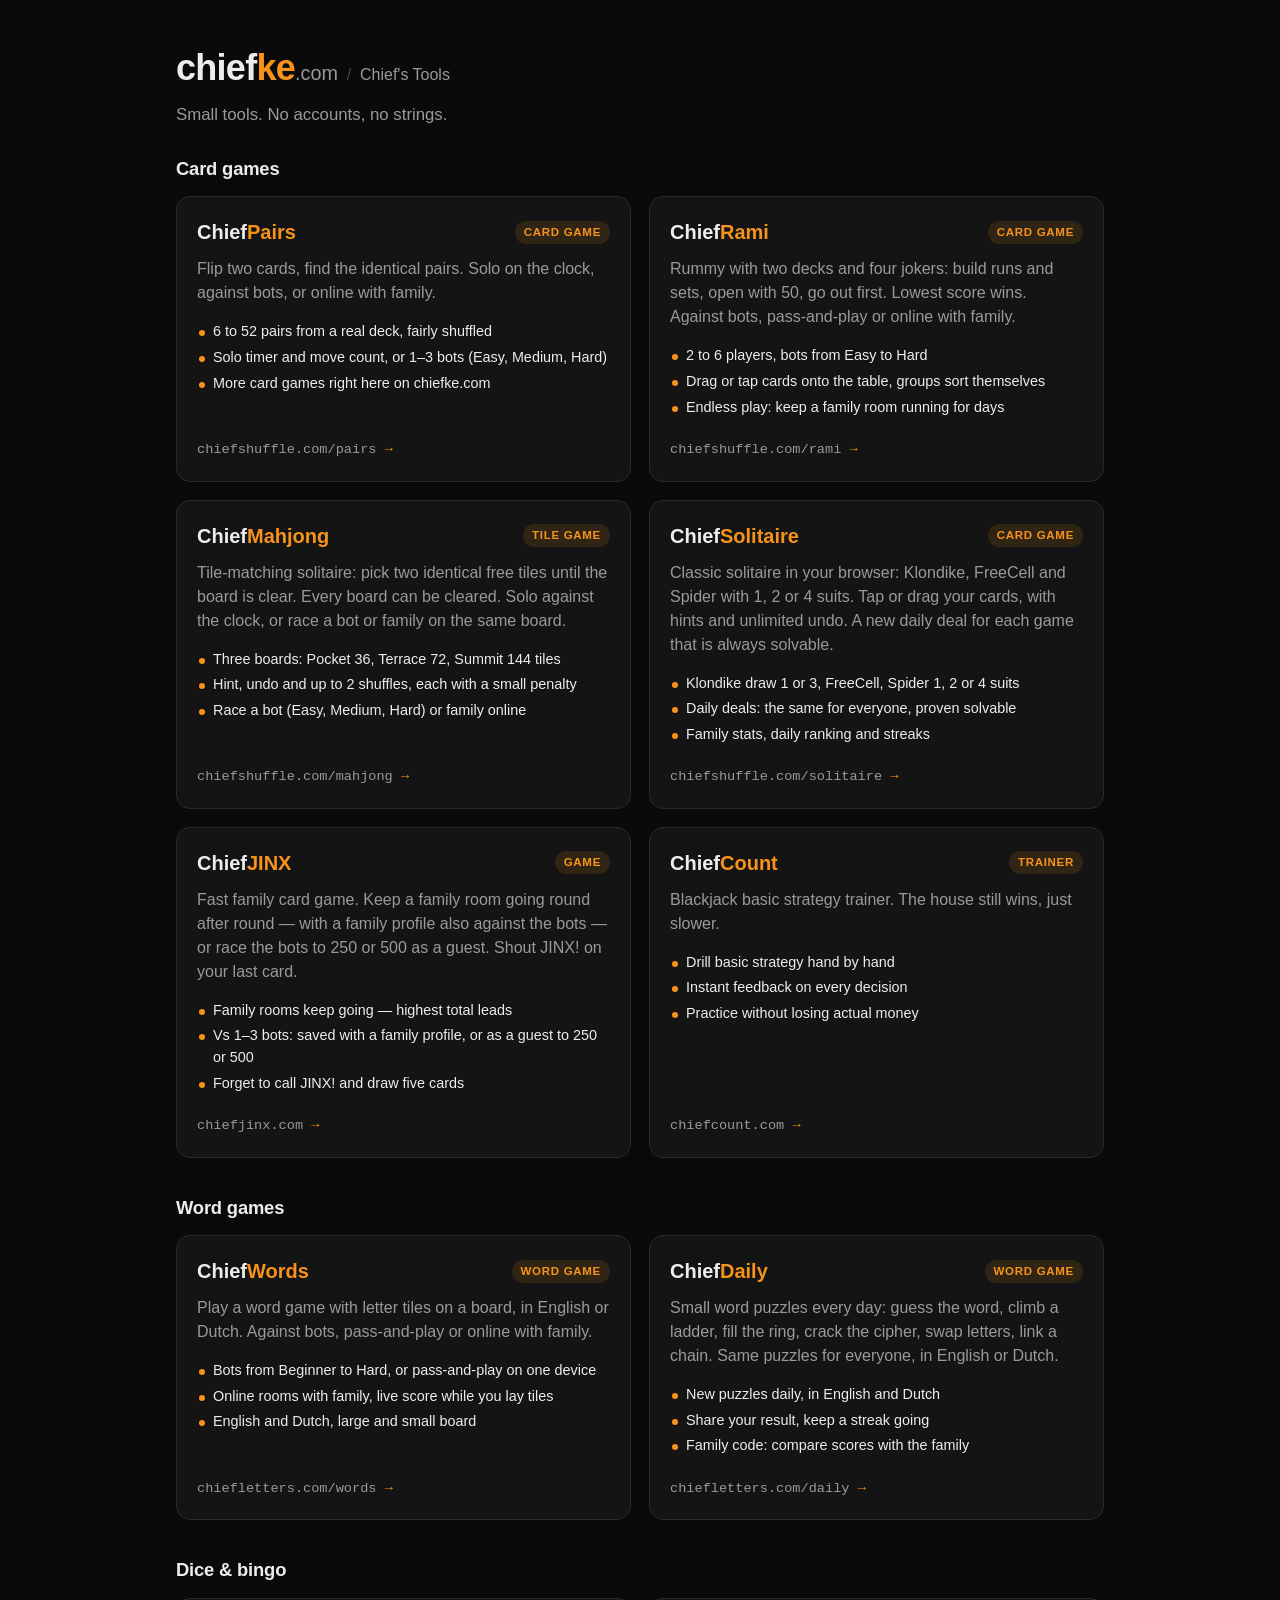
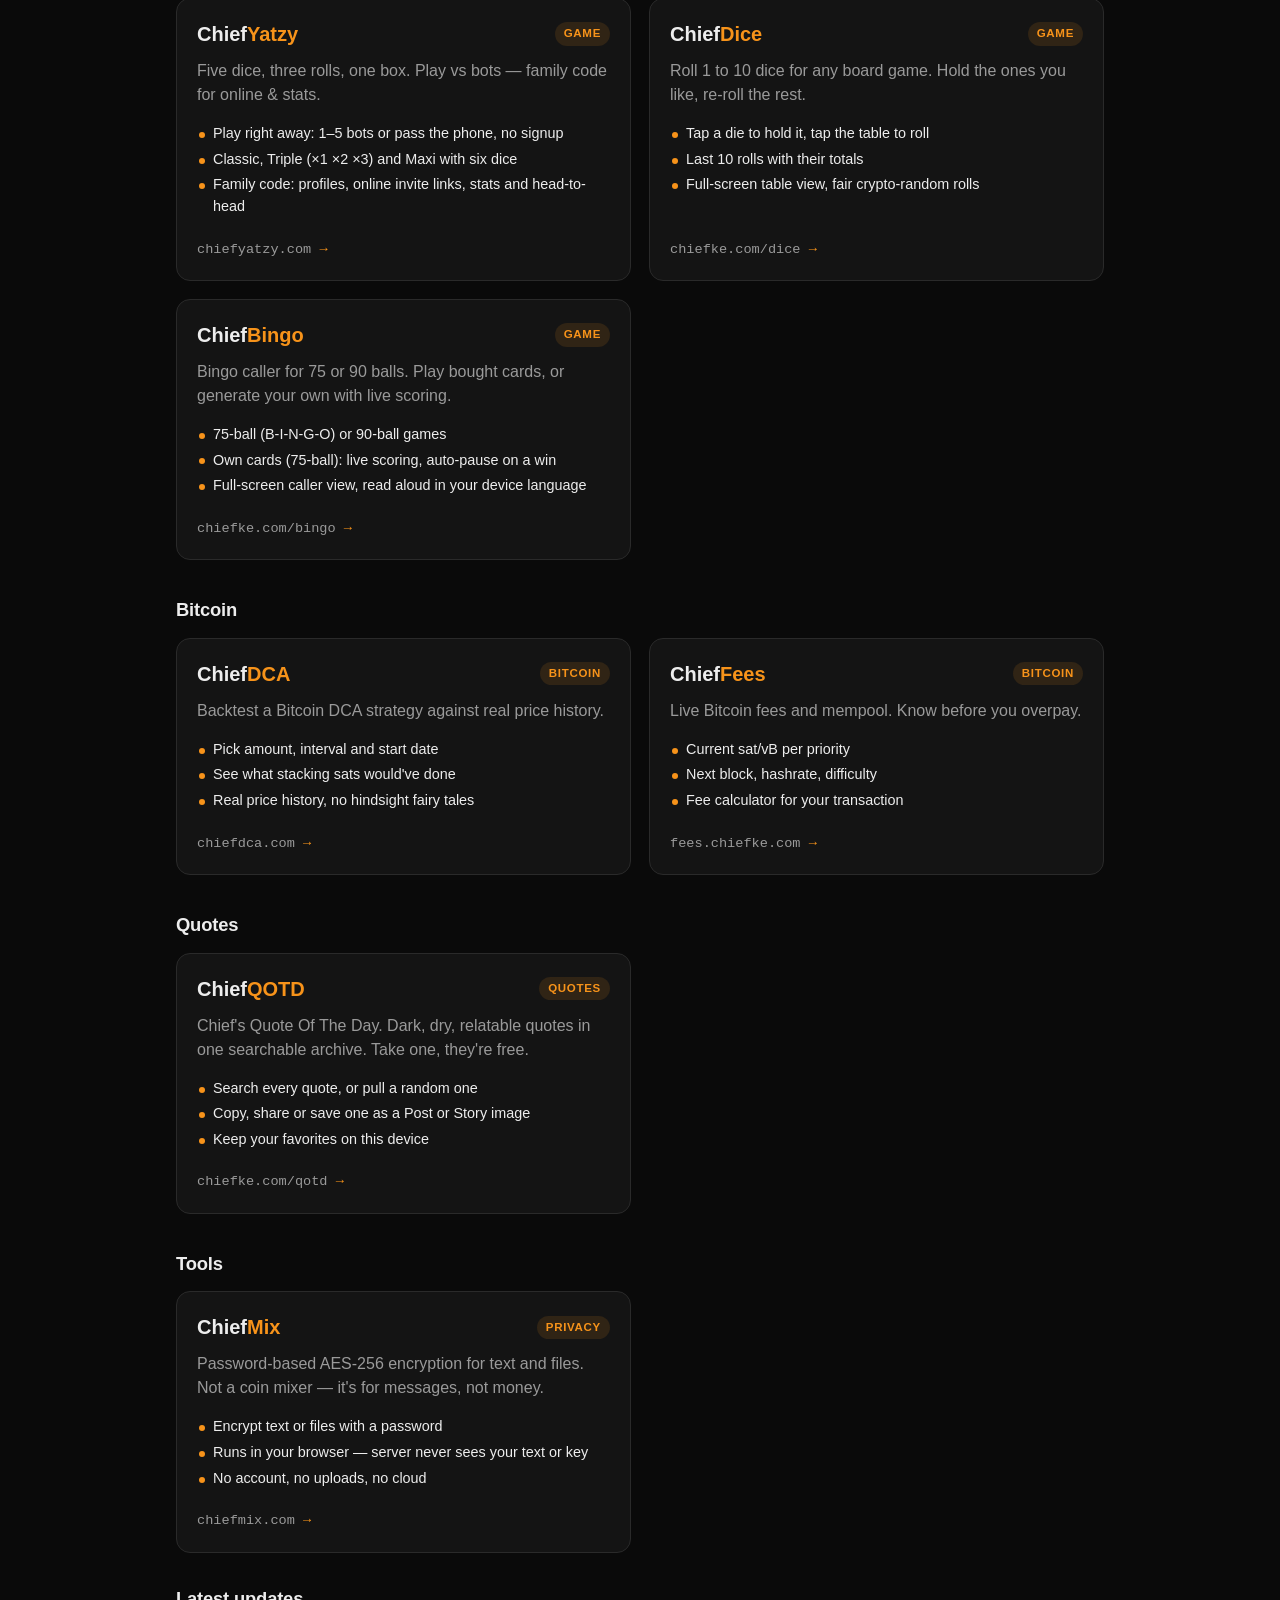
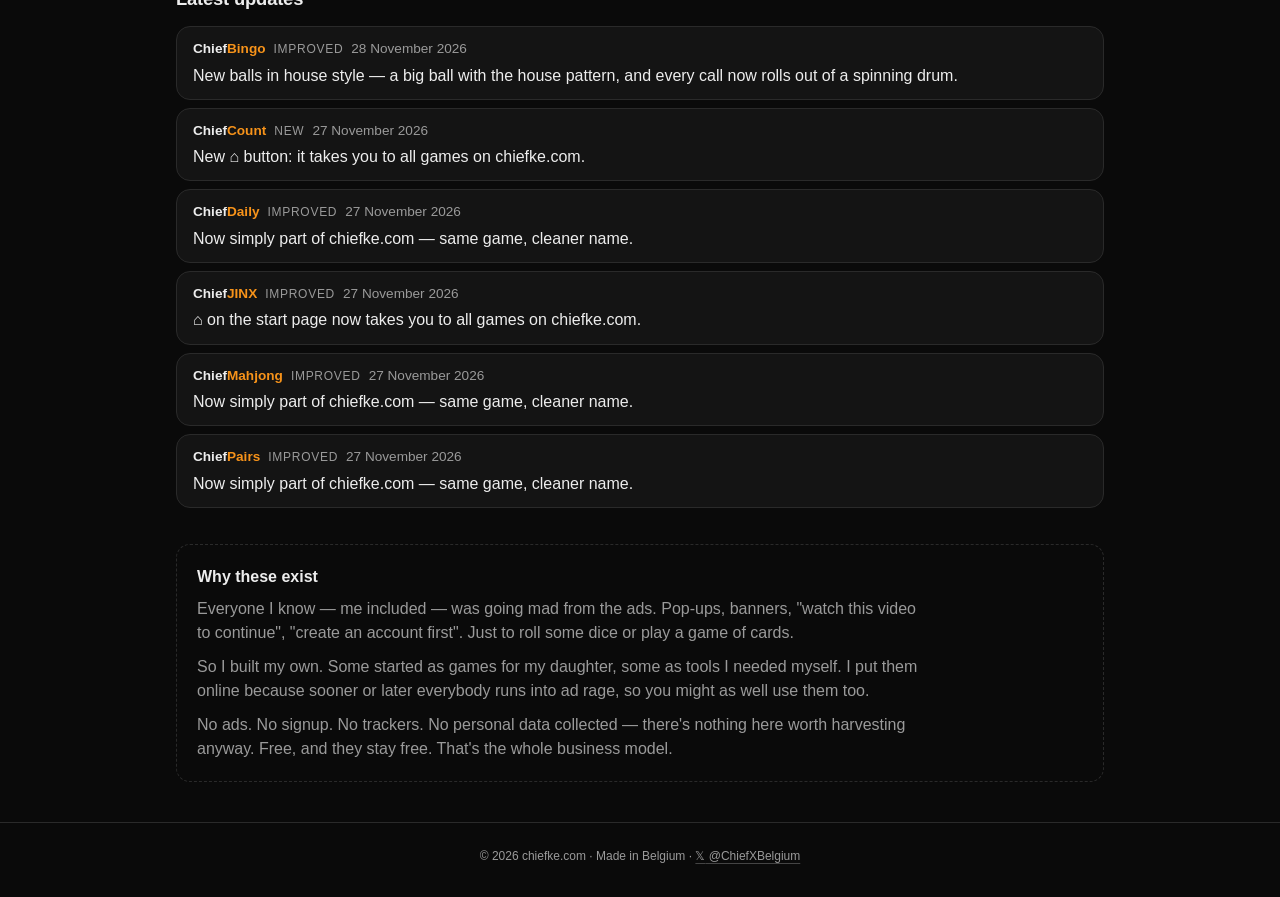
==== commit fb5d2f01: "ChiefBingo: house-style balls + drum roll-out animation" ====
--- a/index.html
+++ b/index.html
@@ -560,12 +560,12 @@
   <section class="latest" id="latest" aria-labelledby="latest-title">
     <h2 class="section-title" id="latest-title">Latest updates</h2>
     <ol class="latest-list">
+      <li><a class="latest-item" href="https://chiefke.com/bingo/updates/"><span class="latest-meta"><span class="latest-game">Chief<span class="name-accent">Bingo</span></span><span class="latest-kind">Improved</span><time datetime="2026-11-28">28 November 2026</time></span><span class="latest-text">New balls in house style — a big ball with the house pattern, and every call now rolls out of a spinning drum.</span></a></li>
       <li><a class="latest-item" href="https://www.chiefcount.com/updates/"><span class="latest-meta"><span class="latest-game">Chief<span class="name-accent">Count</span></span><span class="latest-kind">New</span><time datetime="2026-11-27">27 November 2026</time></span><span class="latest-text">New ⌂ button: it takes you to all games on chiefke.com.</span></a></li>
       <li><a class="latest-item" href="https://www.chiefletters.com/daily/updates/"><span class="latest-meta"><span class="latest-game">Chief<span class="name-accent">Daily</span></span><span class="latest-kind">Improved</span><time datetime="2026-11-27">27 November 2026</time></span><span class="latest-text">Now simply part of chiefke.com — same game, cleaner name.</span></a></li>
       <li><a class="latest-item" href="https://www.chiefjinx.com/updates/"><span class="latest-meta"><span class="latest-game">Chief<span class="name-accent">JINX</span></span><span class="latest-kind">Improved</span><time datetime="2026-11-27">27 November 2026</time></span><span class="latest-text">⌂ on the start page now takes you to all games on chiefke.com.</span></a></li>
       <li><a class="latest-item" href="https://www.chiefshuffle.com/mahjong/updates/"><span class="latest-meta"><span class="latest-game">Chief<span class="name-accent">Mahjong</span></span><span class="latest-kind">Improved</span><time datetime="2026-11-27">27 November 2026</time></span><span class="latest-text">Now simply part of chiefke.com — same game, cleaner name.</span></a></li>
       <li><a class="latest-item" href="https://www.chiefshuffle.com/pairs/updates/"><span class="latest-meta"><span class="latest-game">Chief<span class="name-accent">Pairs</span></span><span class="latest-kind">Improved</span><time datetime="2026-11-27">27 November 2026</time></span><span class="latest-text">Now simply part of chiefke.com — same game, cleaner name.</span></a></li>
-      <li><a class="latest-item" href="https://www.chiefshuffle.com/rami/updates/"><span class="latest-meta"><span class="latest-game">Chief<span class="name-accent">Rami</span></span><span class="latest-kind">Improved</span><time datetime="2026-11-27">27 November 2026</time></span><span class="latest-text">Now simply part of chiefke.com — same game, cleaner name.</span></a></li>
     </ol>
   </section>
   <!-- LATEST:END -->
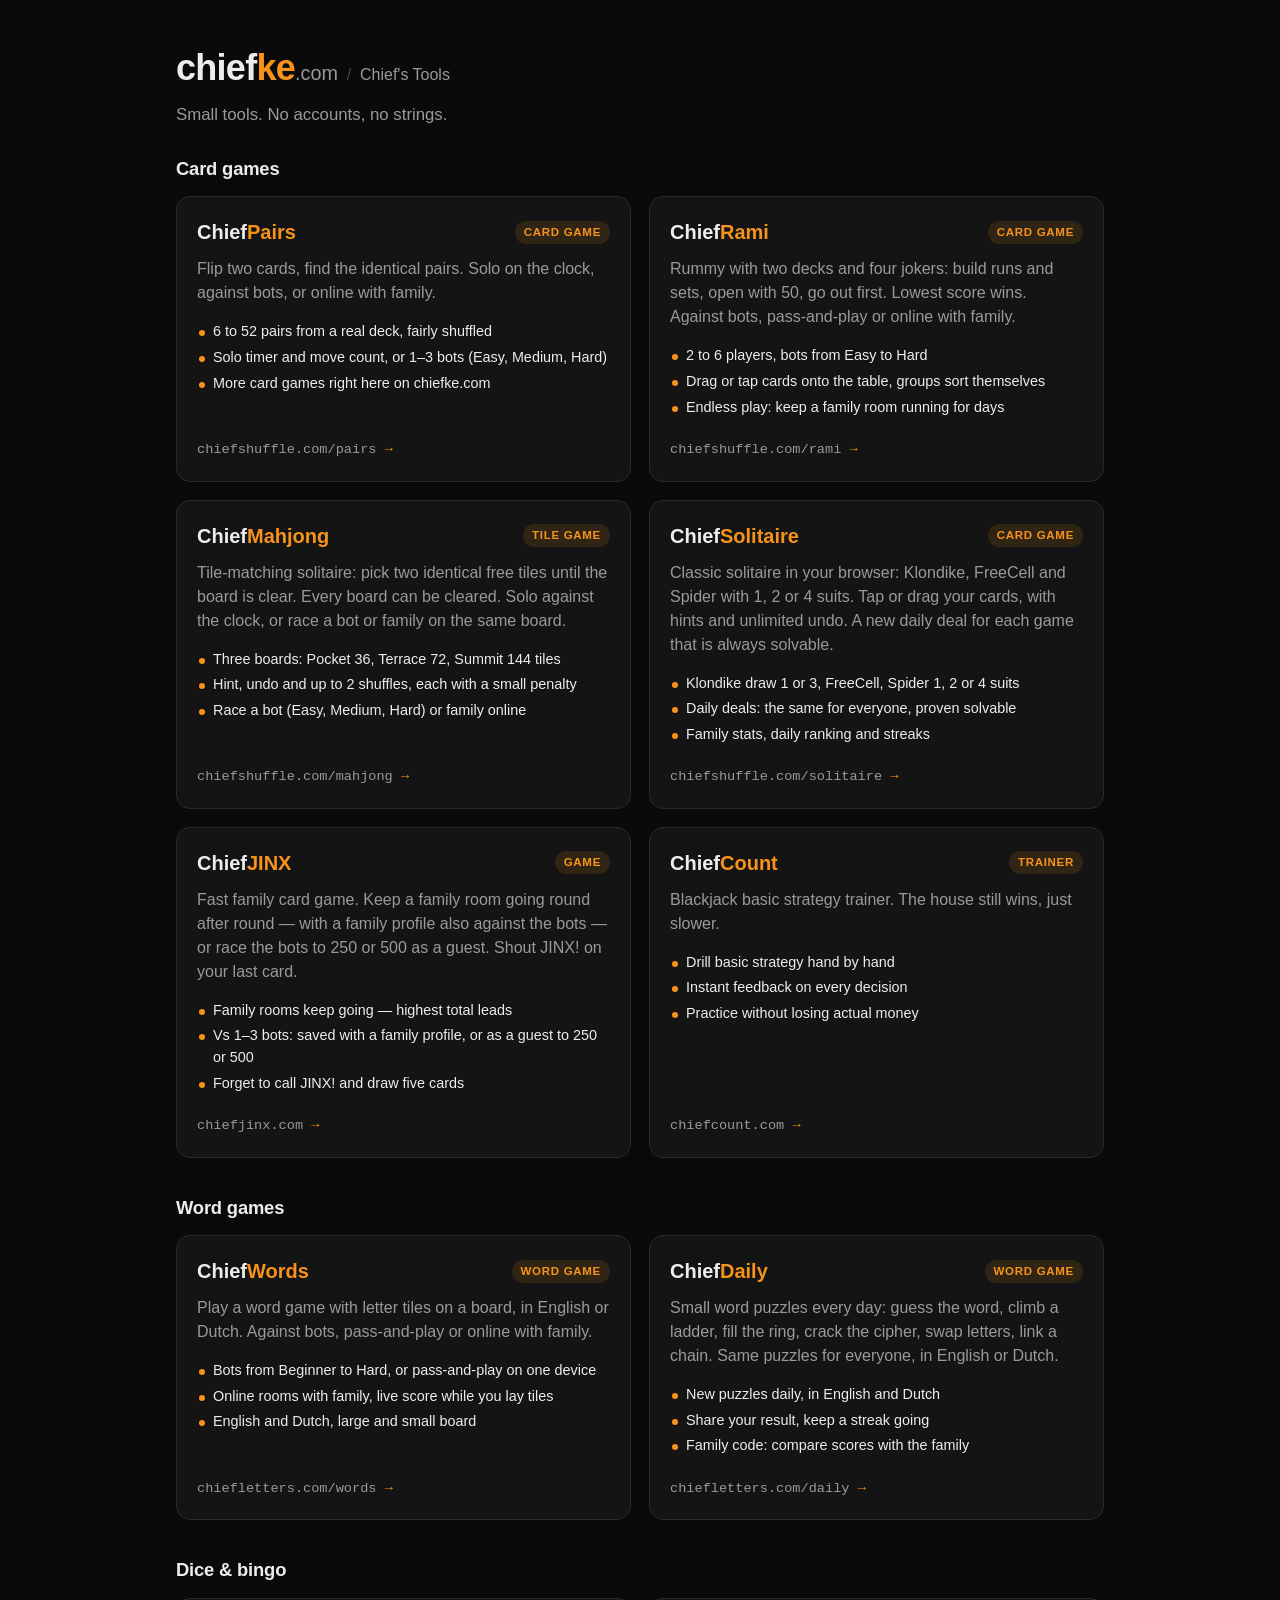
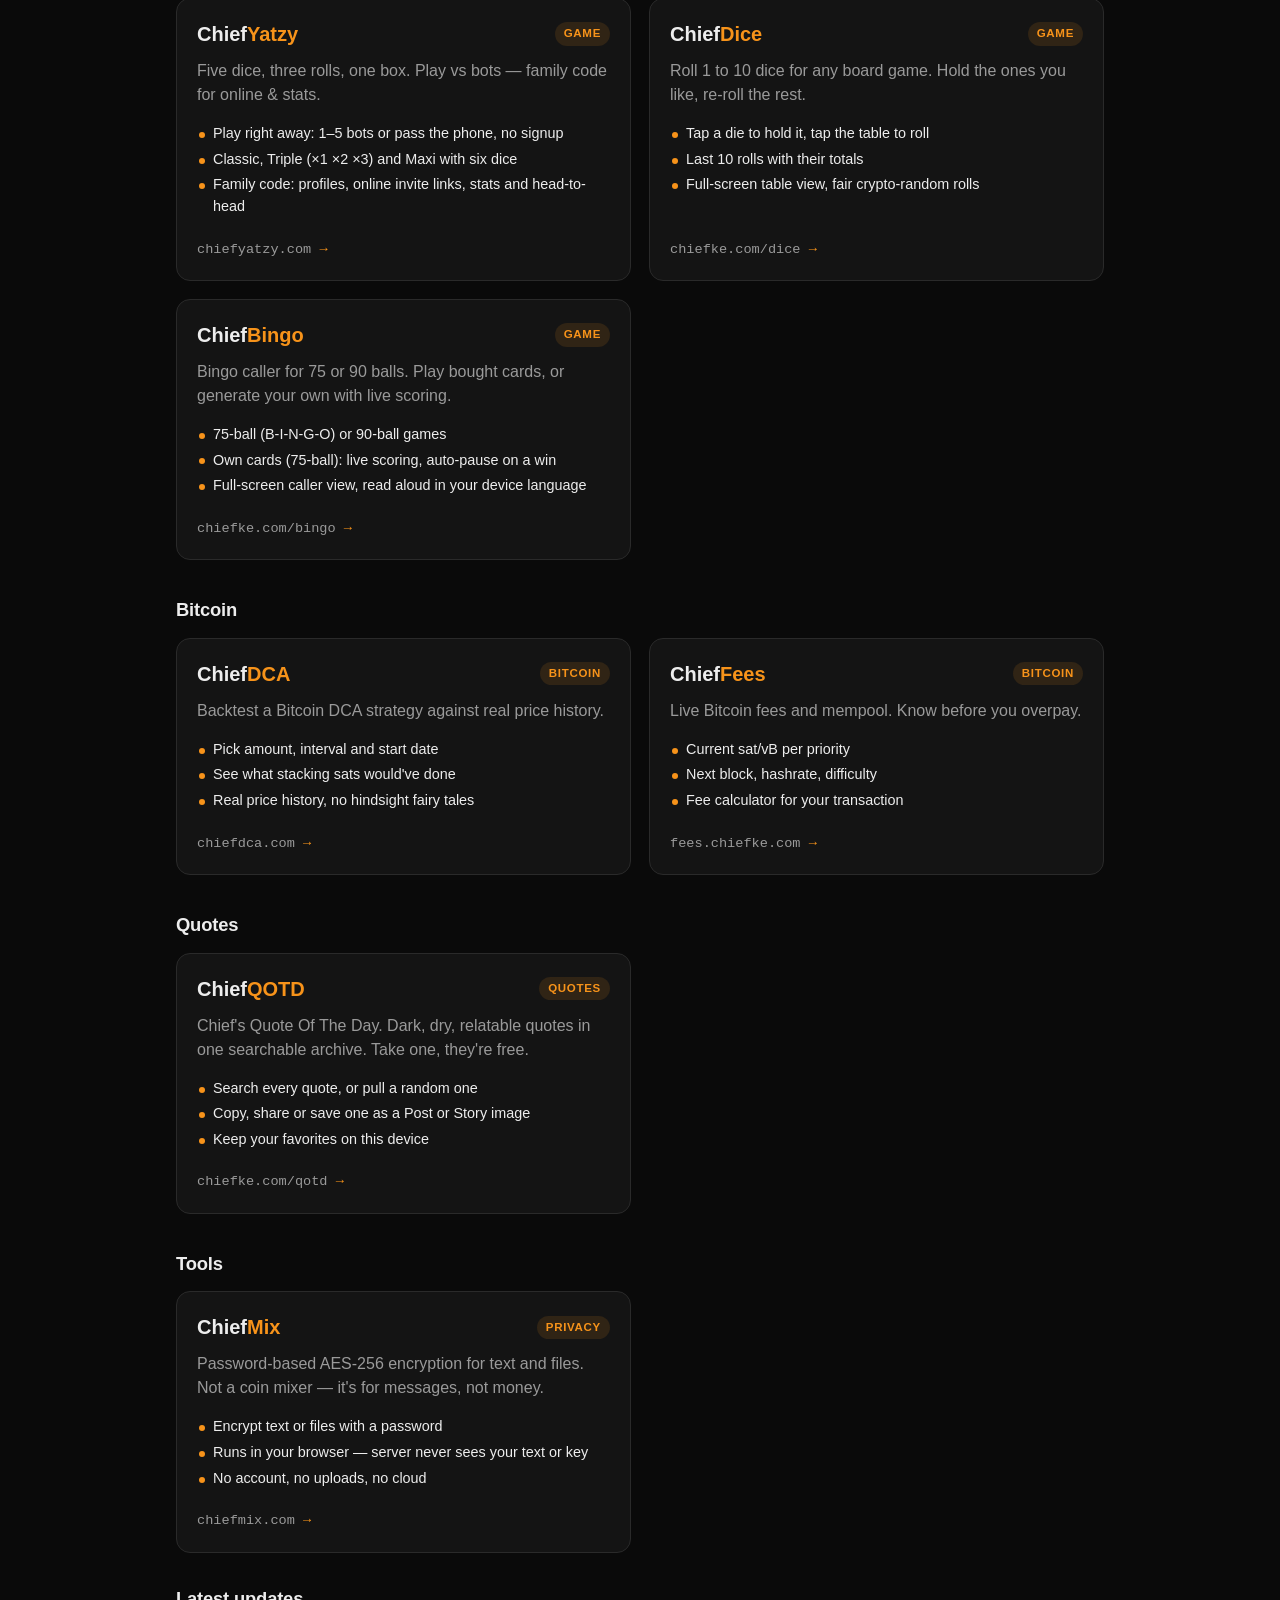
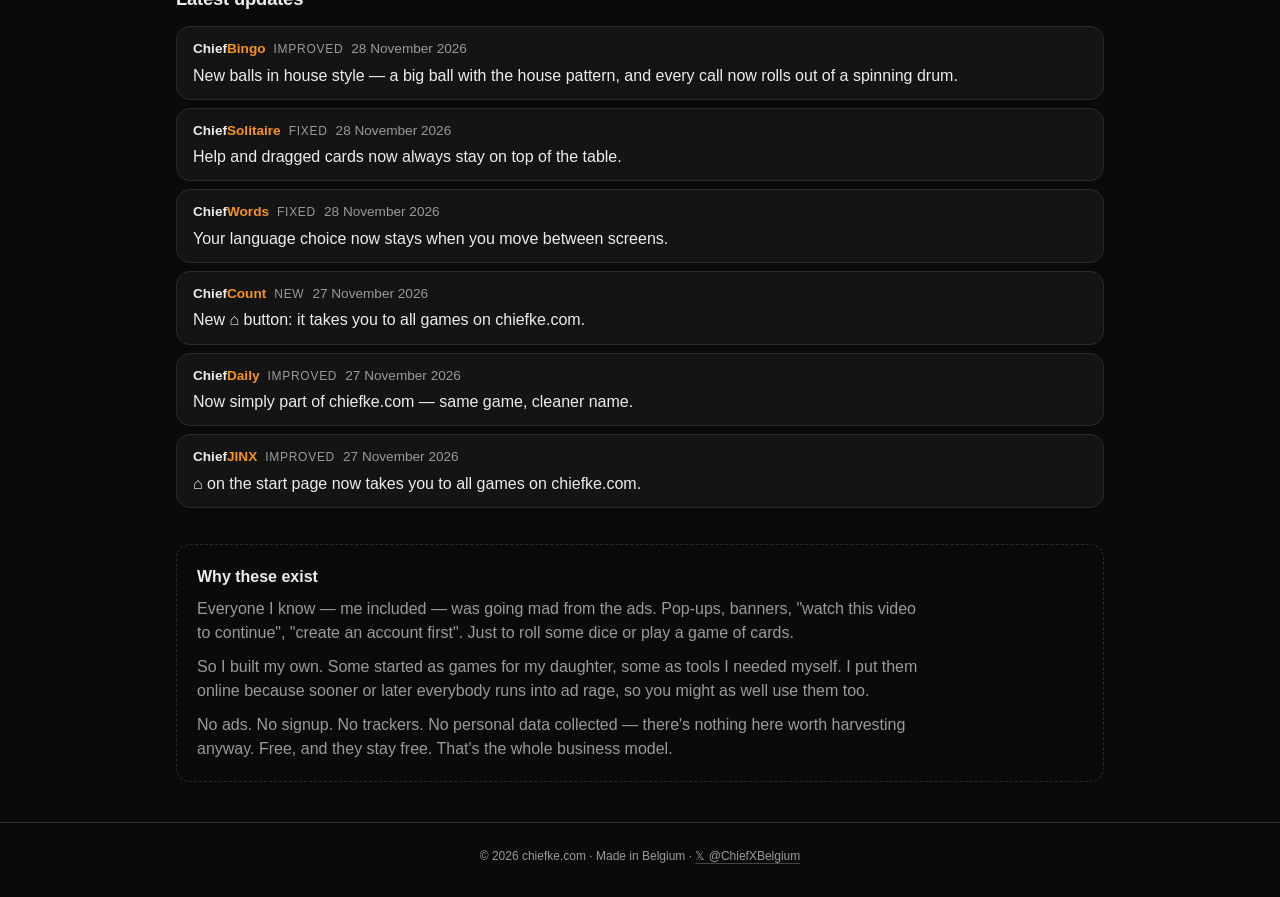
==== commit bcf5ece9: "fixbundel: Solitaire-lagen, Words ?lang=, og-images zonder oude domeinen" ====
--- a/index.html
+++ b/index.html
@@ -561,11 +561,11 @@
     <h2 class="section-title" id="latest-title">Latest updates</h2>
     <ol class="latest-list">
       <li><a class="latest-item" href="https://chiefke.com/bingo/updates/"><span class="latest-meta"><span class="latest-game">Chief<span class="name-accent">Bingo</span></span><span class="latest-kind">Improved</span><time datetime="2026-11-28">28 November 2026</time></span><span class="latest-text">New balls in house style — a big ball with the house pattern, and every call now rolls out of a spinning drum.</span></a></li>
+      <li><a class="latest-item" href="https://www.chiefshuffle.com/solitaire/updates/"><span class="latest-meta"><span class="latest-game">Chief<span class="name-accent">Solitaire</span></span><span class="latest-kind">Fixed</span><time datetime="2026-11-28">28 November 2026</time></span><span class="latest-text">Help and dragged cards now always stay on top of the table.</span></a></li>
+      <li><a class="latest-item" href="https://www.chiefletters.com/words/updates/"><span class="latest-meta"><span class="latest-game">Chief<span class="name-accent">Words</span></span><span class="latest-kind">Fixed</span><time datetime="2026-11-28">28 November 2026</time></span><span class="latest-text">Your language choice now stays when you move between screens.</span></a></li>
       <li><a class="latest-item" href="https://www.chiefcount.com/updates/"><span class="latest-meta"><span class="latest-game">Chief<span class="name-accent">Count</span></span><span class="latest-kind">New</span><time datetime="2026-11-27">27 November 2026</time></span><span class="latest-text">New ⌂ button: it takes you to all games on chiefke.com.</span></a></li>
       <li><a class="latest-item" href="https://www.chiefletters.com/daily/updates/"><span class="latest-meta"><span class="latest-game">Chief<span class="name-accent">Daily</span></span><span class="latest-kind">Improved</span><time datetime="2026-11-27">27 November 2026</time></span><span class="latest-text">Now simply part of chiefke.com — same game, cleaner name.</span></a></li>
       <li><a class="latest-item" href="https://www.chiefjinx.com/updates/"><span class="latest-meta"><span class="latest-game">Chief<span class="name-accent">JINX</span></span><span class="latest-kind">Improved</span><time datetime="2026-11-27">27 November 2026</time></span><span class="latest-text">⌂ on the start page now takes you to all games on chiefke.com.</span></a></li>
-      <li><a class="latest-item" href="https://www.chiefshuffle.com/mahjong/updates/"><span class="latest-meta"><span class="latest-game">Chief<span class="name-accent">Mahjong</span></span><span class="latest-kind">Improved</span><time datetime="2026-11-27">27 November 2026</time></span><span class="latest-text">Now simply part of chiefke.com — same game, cleaner name.</span></a></li>
-      <li><a class="latest-item" href="https://www.chiefshuffle.com/pairs/updates/"><span class="latest-meta"><span class="latest-game">Chief<span class="name-accent">Pairs</span></span><span class="latest-kind">Improved</span><time datetime="2026-11-27">27 November 2026</time></span><span class="latest-text">Now simply part of chiefke.com — same game, cleaner name.</span></a></li>
     </ol>
   </section>
   <!-- LATEST:END -->
